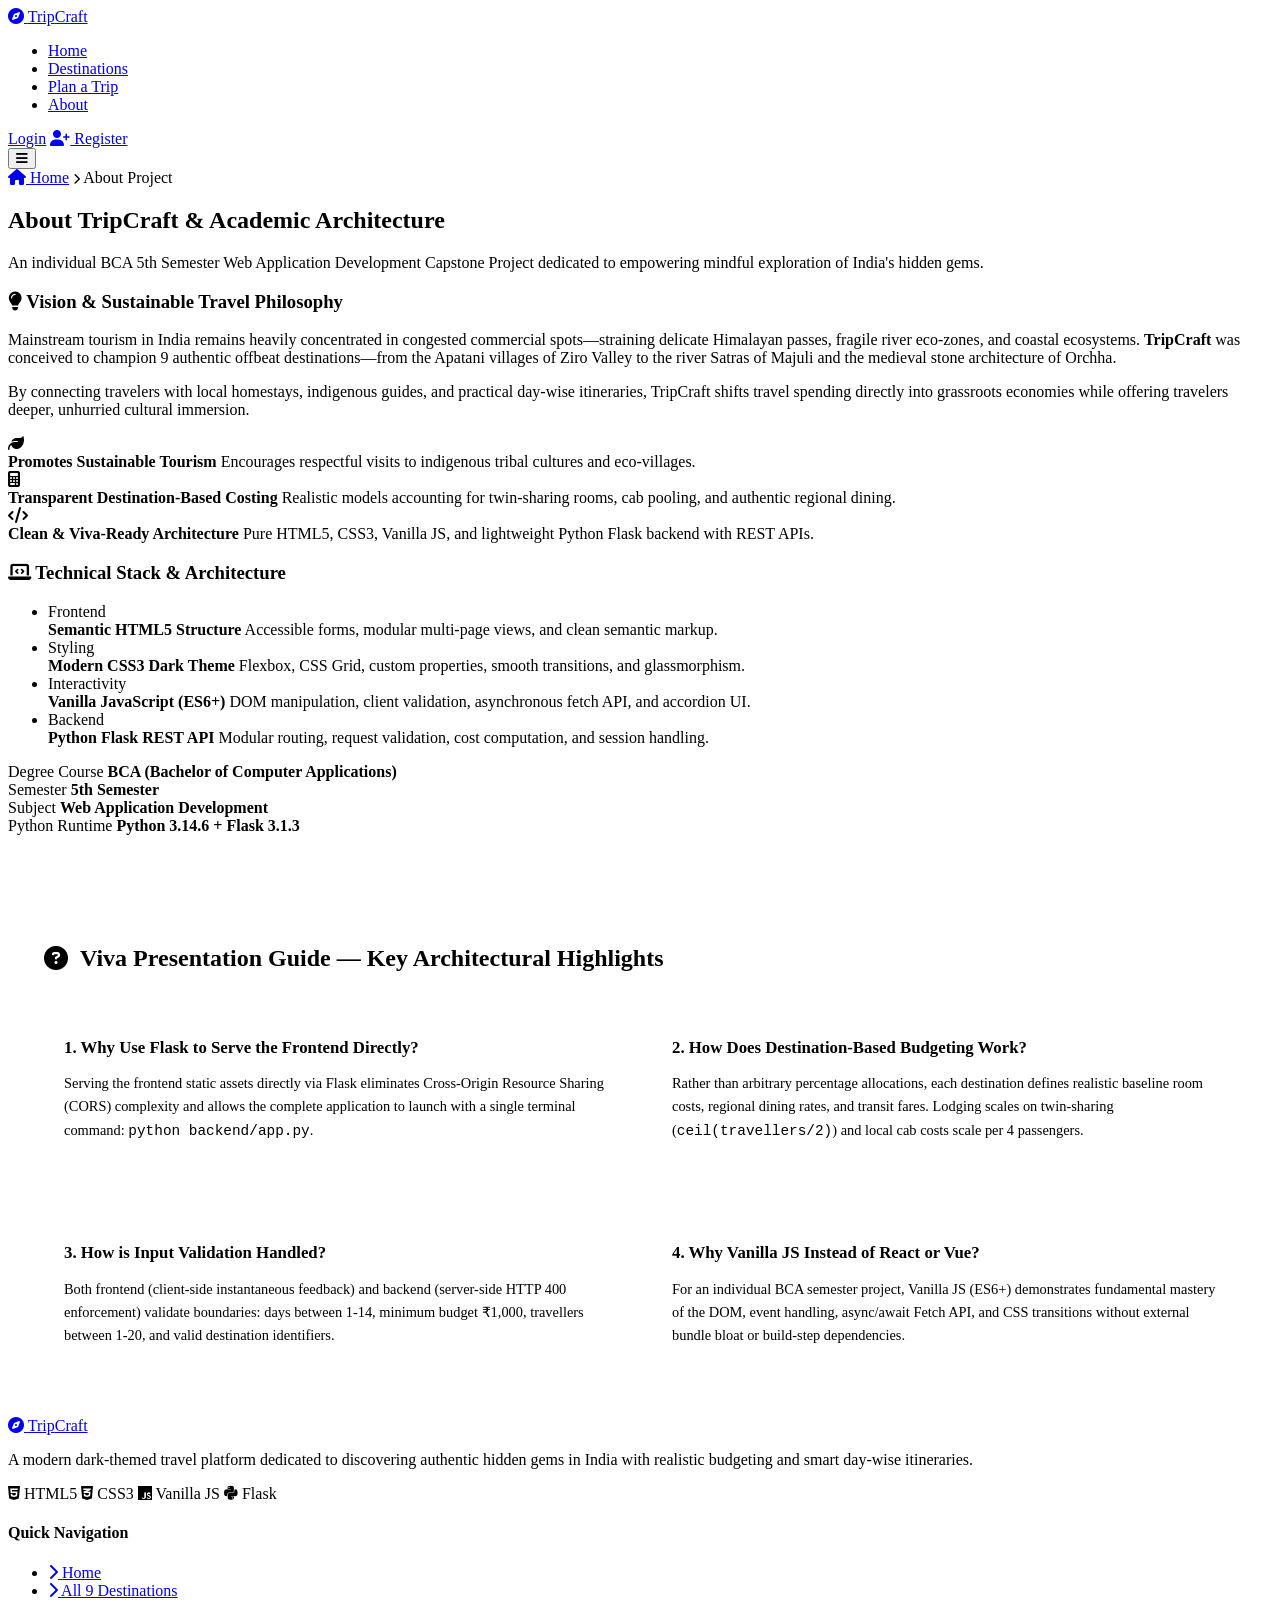
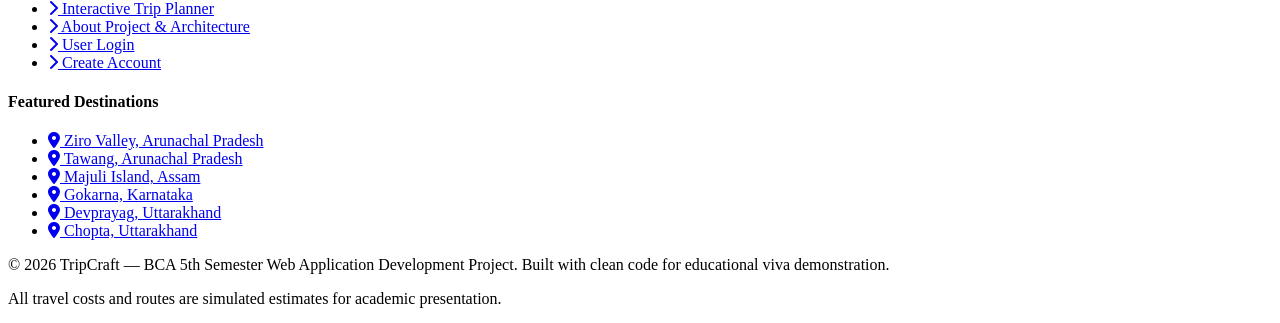
==== about.html @ 0efb02b8 "Add files via upload" ====
<!DOCTYPE html>
<html lang="en">
<head>
    <meta charset="UTF-8">
    <meta name="viewport" content="width=device-width, initial-scale=1.0">
    <title>About TripCraft — BCA Capstone & Architecture</title>
    <meta name="description" content="About TripCraft: An individual BCA 5th Semester Web Application Development project designed for sustainable travel planning to offbeat destinations in India.">
    
    <!-- Google Fonts -->
    <link rel="preconnect" href="https://fonts.googleapis.com">
    <link rel="preconnect" href="https://fonts.gstatic.com" crossorigin>
    <link href="https://fonts.googleapis.com/css2?family=Outfit:wght@300;400;500;600;700;800&family=Plus+Jakarta+Sans:wght@400;500;600;700&display=swap" rel="stylesheet">
    
    <!-- Font Awesome Icons -->
    <link rel="stylesheet" href="https://cdnjs.cloudflare.com/ajax/libs/font-awesome/6.5.1/css/all.min.css" integrity="sha512-DTOQO9RWCH3ppGqcWaEA1BIZOC6xxalwEsw9c2QQeAIftl+Vegovlnee1c9QX4TctnWMn13TZye+giMm8e2LwA==" crossorigin="anonymous" referrerpolicy="no-referrer" />
    
    <!-- Custom Dark Theme Stylesheet -->
    <link rel="stylesheet" href="css/style.css">
</head>
<body>

    <!-- ================= NAVBAR ================= -->
    <header class="header" id="header">
        <div class="container navbar-container">
            <a href="index.html" class="logo">
                <span class="logo-icon"><i class="fa-solid fa-compass"></i></span>
                <span class="logo-text">Trip<span>Craft</span></span>
            </a>

            <nav class="nav-menu" id="navMenu">
                <ul class="nav-list">
                    <li class="nav-item"><a href="index.html" class="nav-link">Home</a></li>
                    <li class="nav-item"><a href="destinations.html" class="nav-link">Destinations</a></li>
                    <li class="nav-item"><a href="planner.html" class="nav-link">Plan a Trip</a></li>
                    <li class="nav-item"><a href="about.html" class="nav-link active">About</a></li>
                </ul>

                <!-- Dynamic Auth Section -->
                <div class="nav-auth" id="navAuthContainer">
                    <div class="auth-logged-out">
                        <a href="login.html" class="btn-nav-login">Login</a>
                        <a href="register.html" class="btn btn-primary btn-sm"><i class="fa-solid fa-user-plus"></i> Register</a>
                    </div>
                </div>
            </nav>

            <button class="nav-toggle" id="navToggle" aria-label="Toggle navigation menu">
                <i class="fa-solid fa-bars"></i>
            </button>
        </div>
    </header>

    <main>
        <!-- Page Banner -->
        <section class="page-banner">
            <div class="container">
                <div class="breadcrumb">
                    <a href="index.html"><i class="fa-solid fa-house"></i> Home</a>
                    <i class="fa-solid fa-chevron-right" style="font-size: 0.7rem;"></i>
                    <span class="current">About Project</span>
                </div>
                <h1 class="page-title">About TripCraft & Academic Architecture</h1>
                <p class="page-subtitle">
                    An individual BCA 5th Semester Web Application Development Capstone Project dedicated to empowering mindful exploration of India's hidden gems.
                </p>
            </div>
        </section>

        <!-- About Content Section -->
        <section class="about-section">
            <div class="container">
                <div class="about-content-grid">
                    <!-- Project Story & Motivation -->
                    <div class="about-text-card">
                        <h3><i class="fa-solid fa-lightbulb"></i> Vision & Sustainable Travel Philosophy</h3>
                        <p>
                            Mainstream tourism in India remains heavily concentrated in congested commercial spots—straining delicate Himalayan passes, fragile river eco-zones, and coastal ecosystems. <strong>TripCraft</strong> was conceived to champion 9 authentic offbeat destinations—from the Apatani villages of Ziro Valley to the river Satras of Majuli and the medieval stone architecture of Orchha.
                        </p>
                        <p>
                            By connecting travelers with local homestays, indigenous guides, and practical day-wise itineraries, TripCraft shifts travel spending directly into grassroots economies while offering travelers deeper, unhurried cultural immersion.
                        </p>
                        <div class="about-key-points">
                            <div class="key-point">
                                <i class="fa-solid fa-leaf"></i>
                                <div>
                                    <strong>Promotes Sustainable Tourism</strong>
                                    <span>Encourages respectful visits to indigenous tribal cultures and eco-villages.</span>
                                </div>
                            </div>
                            <div class="key-point">
                                <i class="fa-solid fa-calculator"></i>
                                <div>
                                    <strong>Transparent Destination-Based Costing</strong>
                                    <span>Realistic models accounting for twin-sharing rooms, cab pooling, and authentic regional dining.</span>
                                </div>
                            </div>
                            <div class="key-point">
                                <i class="fa-solid fa-code"></i>
                                <div>
                                    <strong>Clean & Viva-Ready Architecture</strong>
                                    <span>Pure HTML5, CSS3, Vanilla JS, and lightweight Python Flask backend with REST APIs.</span>
                                </div>
                            </div>
                        </div>
                    </div>

                    <!-- Tech Stack & Academic Credentials -->
                    <div class="about-tech-card">
                        <h3><i class="fa-solid fa-laptop-code"></i> Technical Stack & Architecture</h3>
                        <ul class="tech-stack-list">
                            <li>
                                <span class="tech-badge frontend-badge">Frontend</span>
                                <div>
                                    <strong>Semantic HTML5 Structure</strong>
                                    <span>Accessible forms, modular multi-page views, and clean semantic markup.</span>
                                </div>
                            </li>
                            <li>
                                <span class="tech-badge css-badge">Styling</span>
                                <div>
                                    <strong>Modern CSS3 Dark Theme</strong>
                                    <span>Flexbox, CSS Grid, custom properties, smooth transitions, and glassmorphism.</span>
                                </div>
                            </li>
                            <li>
                                <span class="tech-badge js-badge">Interactivity</span>
                                <div>
                                    <strong>Vanilla JavaScript (ES6+)</strong>
                                    <span>DOM manipulation, client validation, asynchronous fetch API, and accordion UI.</span>
                                </div>
                            </li>
                            <li>
                                <span class="tech-badge backend-badge">Backend</span>
                                <div>
                                    <strong>Python Flask REST API</strong>
                                    <span>Modular routing, request validation, cost computation, and session handling.</span>
                                </div>
                            </li>
                        </ul>

                        <div class="project-credentials">
                            <div class="cred-item">
                                <span>Degree Course</span>
                                <strong>BCA (Bachelor of Computer Applications)</strong>
                            </div>
                            <div class="cred-item">
                                <span>Semester</span>
                                <strong>5th Semester</strong>
                            </div>
                            <div class="cred-item">
                                <span>Subject</span>
                                <strong>Web Application Development</strong>
                            </div>
                            <div class="cred-item">
                                <span>Python Runtime</span>
                                <strong>Python 3.14.6 + Flask 3.1.3</strong>
                            </div>
                        </div>
                    </div>
                </div>

                <!-- Viva Questions & Architectural Reference -->
                <div style="margin-top: 50px; background: var(--bg-card); border: 1px solid var(--border-subtle); border-radius: var(--radius-lg); padding: 36px; box-shadow: var(--shadow-sm);">
                    <h3 style="font-size: 1.5rem; margin-bottom: 24px; color: var(--text-main); display: flex; align-items: center; gap: 12px;">
                        <i class="fa-solid fa-circle-question" style="color: var(--primary);"></i> Viva Presentation Guide — Key Architectural Highlights
                    </h3>

                    <div style="display: grid; grid-template-columns: repeat(2, 1fr); gap: 24px;">
                        <div style="background: var(--bg-secondary); border-radius: var(--radius-md); padding: 20px; border: 1px solid var(--border-color);">
                            <h4 style="font-size: 1.05rem; color: var(--primary); margin-bottom: 8px;">1. Why Use Flask to Serve the Frontend Directly?</h4>
                            <p style="font-size: 0.9rem; line-height: 1.6; color: var(--text-secondary);">
                                Serving the frontend static assets directly via Flask eliminates Cross-Origin Resource Sharing (CORS) complexity and allows the complete application to launch with a single terminal command: <code>python backend/app.py</code>.
                            </p>
                        </div>

                        <div style="background: var(--bg-secondary); border-radius: var(--radius-md); padding: 20px; border: 1px solid var(--border-color);">
                            <h4 style="font-size: 1.05rem; color: var(--primary); margin-bottom: 8px;">2. How Does Destination-Based Budgeting Work?</h4>
                            <p style="font-size: 0.9rem; line-height: 1.6; color: var(--text-secondary);">
                                Rather than arbitrary percentage allocations, each destination defines realistic baseline room costs, regional dining rates, and transit fares. Lodging scales on twin-sharing (<code>ceil(travellers/2)</code>) and local cab costs scale per 4 passengers.
                            </p>
                        </div>

                        <div style="background: var(--bg-secondary); border-radius: var(--radius-md); padding: 20px; border: 1px solid var(--border-color);">
                            <h4 style="font-size: 1.05rem; color: var(--primary); margin-bottom: 8px;">3. How is Input Validation Handled?</h4>
                            <p style="font-size: 0.9rem; line-height: 1.6; color: var(--text-secondary);">
                                Both frontend (client-side instantaneous feedback) and backend (server-side HTTP 400 enforcement) validate boundaries: days between 1-14, minimum budget ₹1,000, travellers between 1-20, and valid destination identifiers.
                            </p>
                        </div>

                        <div style="background: var(--bg-secondary); border-radius: var(--radius-md); padding: 20px; border: 1px solid var(--border-color);">
                            <h4 style="font-size: 1.05rem; color: var(--primary); margin-bottom: 8px;">4. Why Vanilla JS Instead of React or Vue?</h4>
                            <p style="font-size: 0.9rem; line-height: 1.6; color: var(--text-secondary);">
                                For an individual BCA semester project, Vanilla JS (ES6+) demonstrates fundamental mastery of the DOM, event handling, async/await Fetch API, and CSS transitions without external bundle bloat or build-step dependencies.
                            </p>
                        </div>
                    </div>
                </div>
            </div>
        </section>
    </main>

    <!-- ================= FOOTER ================= -->
    <footer class="footer">
        <div class="container footer-container">
            <div class="footer-col brand-col">
                <a href="index.html" class="logo footer-logo">
                    <span class="logo-icon"><i class="fa-solid fa-compass"></i></span>
                    <span class="logo-text">Trip<span>Craft</span></span>
                </a>
                <p class="footer-desc">
                    A modern dark-themed travel platform dedicated to discovering authentic hidden gems in India with realistic budgeting and smart day-wise itineraries.
                </p>
                <div class="footer-badges">
                    <span class="footer-tag"><i class="fa-brands fa-html5"></i> HTML5</span>
                    <span class="footer-tag"><i class="fa-brands fa-css3-alt"></i> CSS3</span>
                    <span class="footer-tag"><i class="fa-brands fa-js"></i> Vanilla JS</span>
                    <span class="footer-tag"><i class="fa-brands fa-python"></i> Flask</span>
                </div>
            </div>

            <div class="footer-col links-col">
                <h4>Quick Navigation</h4>
                <ul class="footer-links">
                    <li><a href="index.html"><i class="fa-solid fa-chevron-right"></i> Home</a></li>
                    <li><a href="destinations.html"><i class="fa-solid fa-chevron-right"></i> All 9 Destinations</a></li>
                    <li><a href="planner.html"><i class="fa-solid fa-chevron-right"></i> Interactive Trip Planner</a></li>
                    <li><a href="about.html"><i class="fa-solid fa-chevron-right"></i> About Project & Architecture</a></li>
                    <li><a href="login.html"><i class="fa-solid fa-chevron-right"></i> User Login</a></li>
                    <li><a href="register.html"><i class="fa-solid fa-chevron-right"></i> Create Account</a></li>
                </ul>
            </div>

            <div class="footer-col dest-col">
                <h4>Featured Destinations</h4>
                <ul class="footer-links">
                    <li><a href="destinations.html"><i class="fa-solid fa-location-dot"></i> Ziro Valley, Arunachal Pradesh</a></li>
                    <li><a href="destinations.html"><i class="fa-solid fa-location-dot"></i> Tawang, Arunachal Pradesh</a></li>
                    <li><a href="destinations.html"><i class="fa-solid fa-location-dot"></i> Majuli Island, Assam</a></li>
                    <li><a href="destinations.html"><i class="fa-solid fa-location-dot"></i> Gokarna, Karnataka</a></li>
                    <li><a href="destinations.html"><i class="fa-solid fa-location-dot"></i> Devprayag, Uttarakhand</a></li>
                    <li><a href="destinations.html"><i class="fa-solid fa-location-dot"></i> Chopta, Uttarakhand</a></li>
                </ul>
            </div>
        </div>

        <div class="footer-bottom">
            <div class="container footer-bottom-content">
                <p>© 2026 TripCraft — BCA 5th Semester Web Application Development Project. Built with clean code for educational viva demonstration.</p>
                <p class="footer-disclaimer-text">All travel costs and routes are simulated estimates for academic presentation.</p>
            </div>
        </div>
    </footer>

    <!-- Custom JavaScript -->
    <script src="js/main.js"></script>
</body>
</html>
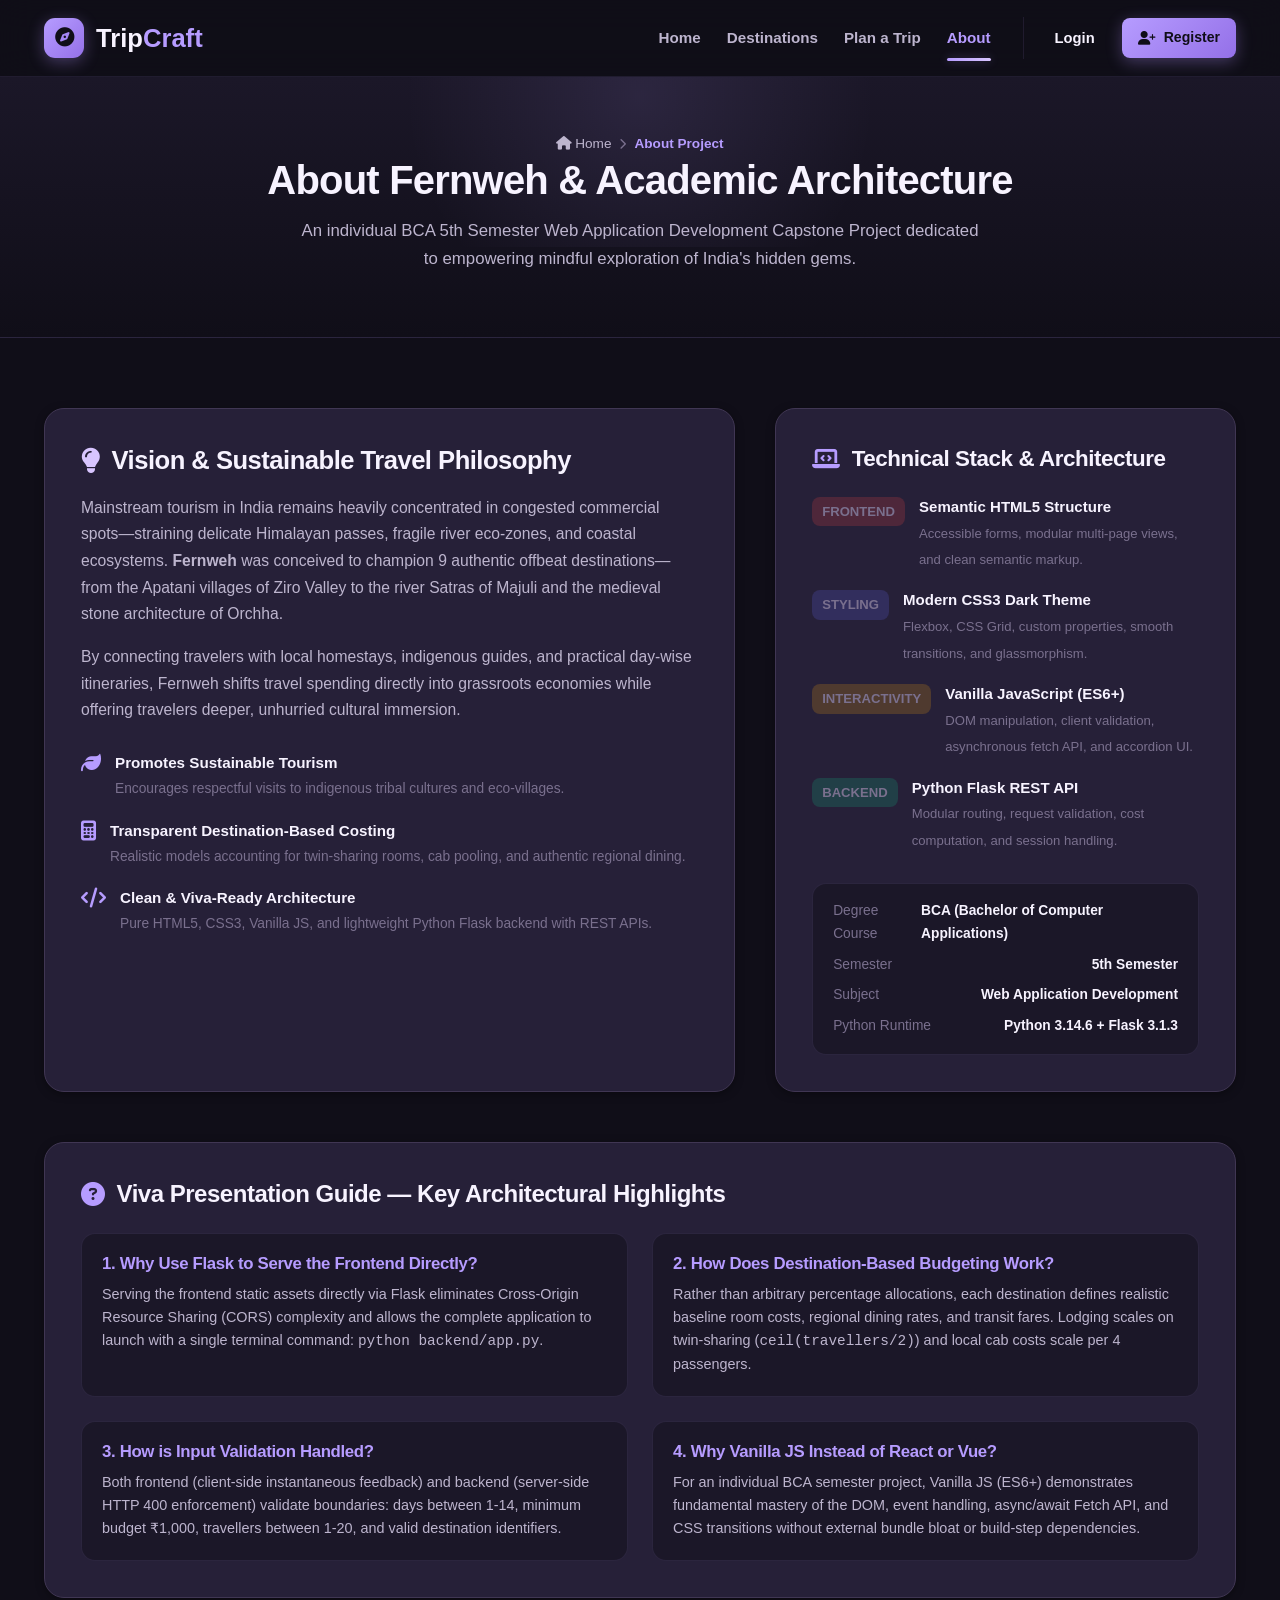
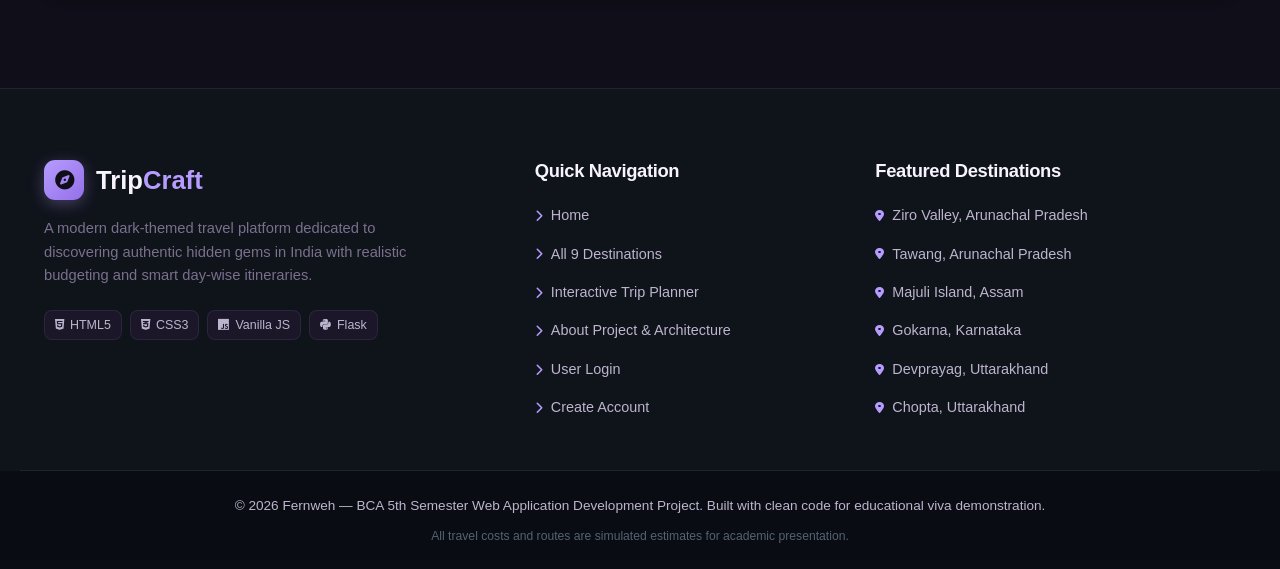
==== commit 30ae2417: "Fix Fernweh asset paths and branding" ====
--- a/about.html
+++ b/about.html
@@ -3,8 +3,8 @@
 <head>
     <meta charset="UTF-8">
     <meta name="viewport" content="width=device-width, initial-scale=1.0">
-    <title>About TripCraft — BCA Capstone & Architecture</title>
-    <meta name="description" content="About TripCraft: An individual BCA 5th Semester Web Application Development project designed for sustainable travel planning to offbeat destinations in India.">
+    <title>About Fernweh — BCA Capstone & Architecture</title>
+    <meta name="description" content="About Fernweh: An individual BCA 5th Semester Web Application Development project designed for sustainable travel planning to offbeat destinations in India.">
     
     <!-- Google Fonts -->
     <link rel="preconnect" href="https://fonts.googleapis.com">
@@ -15,7 +15,7 @@
     <link rel="stylesheet" href="https://cdnjs.cloudflare.com/ajax/libs/font-awesome/6.5.1/css/all.min.css" integrity="sha512-DTOQO9RWCH3ppGqcWaEA1BIZOC6xxalwEsw9c2QQeAIftl+Vegovlnee1c9QX4TctnWMn13TZye+giMm8e2LwA==" crossorigin="anonymous" referrerpolicy="no-referrer" />
     
     <!-- Custom Dark Theme Stylesheet -->
-    <link rel="stylesheet" href="css/style.css">
+    <link rel="stylesheet" href="style.css">
 </head>
 <body>
 
@@ -59,7 +59,7 @@
                     <i class="fa-solid fa-chevron-right" style="font-size: 0.7rem;"></i>
                     <span class="current">About Project</span>
                 </div>
-                <h1 class="page-title">About TripCraft & Academic Architecture</h1>
+                <h1 class="page-title">About Fernweh & Academic Architecture</h1>
                 <p class="page-subtitle">
                     An individual BCA 5th Semester Web Application Development Capstone Project dedicated to empowering mindful exploration of India's hidden gems.
                 </p>
@@ -74,10 +74,10 @@
                     <div class="about-text-card">
                         <h3><i class="fa-solid fa-lightbulb"></i> Vision & Sustainable Travel Philosophy</h3>
                         <p>
-                            Mainstream tourism in India remains heavily concentrated in congested commercial spots—straining delicate Himalayan passes, fragile river eco-zones, and coastal ecosystems. <strong>TripCraft</strong> was conceived to champion 9 authentic offbeat destinations—from the Apatani villages of Ziro Valley to the river Satras of Majuli and the medieval stone architecture of Orchha.
+                            Mainstream tourism in India remains heavily concentrated in congested commercial spots—straining delicate Himalayan passes, fragile river eco-zones, and coastal ecosystems. <strong>Fernweh</strong> was conceived to champion 9 authentic offbeat destinations—from the Apatani villages of Ziro Valley to the river Satras of Majuli and the medieval stone architecture of Orchha.
                         </p>
                         <p>
-                            By connecting travelers with local homestays, indigenous guides, and practical day-wise itineraries, TripCraft shifts travel spending directly into grassroots economies while offering travelers deeper, unhurried cultural immersion.
+                            By connecting travelers with local homestays, indigenous guides, and practical day-wise itineraries, Fernweh shifts travel spending directly into grassroots economies while offering travelers deeper, unhurried cultural immersion.
                         </p>
                         <div class="about-key-points">
                             <div class="key-point">
@@ -245,13 +245,13 @@
 
         <div class="footer-bottom">
             <div class="container footer-bottom-content">
-                <p>© 2026 TripCraft — BCA 5th Semester Web Application Development Project. Built with clean code for educational viva demonstration.</p>
+                <p>© 2026 Fernweh — BCA 5th Semester Web Application Development Project. Built with clean code for educational viva demonstration.</p>
                 <p class="footer-disclaimer-text">All travel costs and routes are simulated estimates for academic presentation.</p>
             </div>
         </div>
     </footer>
 
     <!-- Custom JavaScript -->
-    <script src="js/main.js"></script>
+    <script src="main.js"></script>
 </body>
 </html>
--- a/style.css
+++ b/style.css
@@ -0,0 +1,2926 @@
+/* ===================================================================
+   TripCraft — Premium Purple/Lavender Dark Theme Travel Platform
+   CSS3 Stylesheet (Deep Black-Purple & Lavender UI/UX)
+   =================================================================== */
+
+/* ---------------- 1. CSS VARIABLES (PURPLE/LAVENDER PALETTE) ---------------- */
+:root {
+    /* Base Dark Purple Theme Colors */
+    --bg-main: #100E18;            /* Deep black-purple background */
+    --bg-secondary: #1B1728;       /* Secondary background / sections */
+    --bg-card: #262038;            /* Card & container background */
+    --bg-card-hover: #2f2a45;      /* Card hover state */
+    --bg-glass: rgba(38, 32, 56, 0.88);
+
+    /* Purple / Lavender Accents */
+    --primary: #B69CFF;            /* Soft lavender primary */
+    --primary-hover: #c8b3ff;
+    --primary-dark: #9470E8;       /* Deep purple highlight */
+    --primary-light: rgba(182, 156, 255, 0.14);
+    --primary-glow: rgba(182, 156, 255, 0.32);
+
+    --secondary-accent: #D8C5FF;   /* Light lavender secondary */
+    --secondary-hover: #e8d8ff;
+    --secondary-light: rgba(216, 197, 255, 0.12);
+    --secondary-glow: rgba(148, 112, 232, 0.3);
+
+    /* Text Colors */
+    --text-main: #F7F3FF;          /* Warm white / lavender tint */
+    --text-secondary: #BDB5CE;     /* Secondary / body text */
+    --text-muted: #7A708E;         /* Subtext & placeholders */
+    --text-inverse: #100E18;       /* Text on bright accents */
+
+    /* Borders & Dividers */
+    --border-color: rgba(182, 156, 255, 0.10);
+    --border-color-hover: rgba(182, 156, 255, 0.45);
+    --border-subtle: #403653;
+
+    /* Status Colors */
+    --success: #10b981;
+    --success-bg: rgba(16, 185, 129, 0.16);
+    --success-border: rgba(16, 185, 129, 0.4);
+
+    --warning: #f59e0b;
+    --warning-bg: rgba(245, 158, 11, 0.16);
+    --warning-border: rgba(245, 158, 11, 0.4);
+
+    --danger: #f87171;
+    --danger-bg: rgba(239, 68, 68, 0.16);
+    --danger-border: rgba(239, 68, 68, 0.4);
+
+    --info: #a78bfa;
+    --info-bg: rgba(167, 139, 250, 0.15);
+
+    /* Typography */
+    --font-heading: 'Outfit', -apple-system, BlinkMacSystemFont, 'Segoe UI', Roboto, sans-serif;
+    --font-body: 'Plus Jakarta Sans', -apple-system, BlinkMacSystemFont, 'Segoe UI', Roboto, sans-serif;
+
+    /* Spacing & Radii */
+    --radius-sm: 8px;
+    --radius-md: 14px;
+    --radius-lg: 20px;
+    --radius-xl: 28px;
+    --radius-full: 9999px;
+
+    /* Dark Purple Shadows */
+    --shadow-sm: 0 2px 8px rgba(0, 0, 0, 0.35);
+    --shadow-md: 0 8px 24px -4px rgba(0, 0, 0, 0.5);
+    --shadow-lg: 0 16px 36px -6px rgba(0, 0, 0, 0.65);
+    --shadow-glow: 0 0 28px rgba(148, 112, 232, 0.22);
+
+    /* Transitions */
+    --transition: all 0.25s cubic-bezier(0.4, 0, 0.2, 1);
+}
+
+/* ---------------- 2. RESET & BASE ---------------- */
+*, *::before, *::after {
+    margin: 0;
+    padding: 0;
+    box-sizing: border-box;
+}
+
+html {
+    scroll-behavior: smooth;
+    font-size: 16px;
+}
+
+body {
+    font-family: var(--font-body);
+    color: var(--text-secondary);
+    background-color: var(--bg-main);
+    line-height: 1.65;
+    overflow-x: hidden;
+    -webkit-font-smoothing: antialiased;
+    min-height: 100vh;
+    display: flex;
+    flex-direction: column;
+}
+
+main {
+    flex: 1 0 auto;
+}
+
+img {
+    max-width: 100%;
+    height: auto;
+    display: block;
+}
+
+a {
+    color: inherit;
+    text-decoration: none;
+    transition: var(--transition);
+}
+
+ul {
+    list-style: none;
+}
+
+button, input, select, textarea {
+    font-family: inherit;
+    font-size: inherit;
+    color: inherit;
+}
+
+.container {
+    width: 100%;
+    max-width: 1240px;
+    margin: 0 auto;
+    padding: 0 24px;
+}
+
+/* ---------------- 3. TYPOGRAPHY & HEADINGS ---------------- */
+h1, h2, h3, h4, h5, h6 {
+    font-family: var(--font-heading);
+    font-weight: 700;
+    line-height: 1.25;
+    color: var(--text-main);
+    letter-spacing: -0.02em;
+}
+
+p {
+    color: var(--text-secondary);
+}
+
+.section-header {
+    text-align: center;
+    max-width: 760px;
+    margin: 0 auto 52px;
+}
+
+.section-tag {
+    display: inline-flex;
+    align-items: center;
+    gap: 8px;
+    font-size: 0.82rem;
+    font-weight: 700;
+    text-transform: uppercase;
+    letter-spacing: 1.6px;
+    color: var(--primary);
+    background-color: var(--primary-light);
+    border: 1px solid rgba(54, 191, 192, 0.3);
+    padding: 6px 16px;
+    border-radius: var(--radius-full);
+    margin-bottom: 16px;
+}
+
+.section-title {
+    font-size: 2.45rem;
+    margin-bottom: 14px;
+    color: var(--text-main);
+}
+
+.section-subtitle {
+    font-size: 1.05rem;
+    color: var(--text-secondary);
+    line-height: 1.7;
+}
+
+/* ---------------- 4. BUTTONS & INTERACTIVE STATES ---------------- */
+.btn {
+    display: inline-flex;
+    align-items: center;
+    justify-content: center;
+    gap: 8px;
+    padding: 12px 24px;
+    border-radius: var(--radius-md);
+    font-weight: 600;
+    cursor: pointer;
+    border: none;
+    outline: none;
+    transition: var(--transition);
+    text-align: center;
+    text-decoration: none;
+}
+
+.btn-primary {
+    background: linear-gradient(135deg, var(--primary) 0%, var(--primary-dark) 100%);
+    color: var(--text-inverse);
+    font-weight: 700;
+    box-shadow: 0 4px 16px var(--primary-glow);
+}
+
+.btn-primary:hover {
+    transform: translateY(-2px);
+    box-shadow: 0 8px 28px var(--primary-glow);
+    background: linear-gradient(135deg, var(--secondary-accent) 0%, var(--primary) 100%);
+    color: var(--text-inverse);
+}
+
+.btn-secondary {
+    background: linear-gradient(135deg, var(--primary-dark) 0%, #7250c8 100%);
+    color: #ffffff;
+    font-weight: 700;
+    box-shadow: 0 4px 16px var(--secondary-glow);
+}
+
+.btn-secondary:hover {
+    transform: translateY(-2px);
+    box-shadow: 0 8px 28px var(--secondary-glow);
+    background: linear-gradient(135deg, var(--primary) 0%, var(--primary-dark) 100%);
+}
+
+.btn-outline {
+    background: transparent;
+    color: var(--text-main);
+    border: 1.5px solid var(--border-subtle);
+}
+
+.btn-outline:hover {
+    border-color: var(--primary);
+    color: var(--primary);
+    background: var(--primary-light);
+    transform: translateY(-2px);
+}
+
+.btn-outline-white {
+    background: rgba(255, 255, 255, 0.08);
+    color: #ffffff;
+    border: 1px solid rgba(255, 255, 255, 0.25);
+    backdrop-filter: blur(8px);
+}
+
+.btn-outline-white:hover {
+    background: rgba(255, 255, 255, 0.2);
+    border-color: #ffffff;
+    color: #ffffff;
+    transform: translateY(-2px);
+}
+
+.btn-sm {
+    padding: 8px 16px;
+    font-size: 0.88rem;
+    border-radius: var(--radius-sm);
+}
+
+.btn-lg {
+    padding: 15px 30px;
+    font-size: 1.05rem;
+    border-radius: var(--radius-md);
+}
+
+.btn-block {
+    width: 100%;
+}
+
+.btn-danger {
+    background: var(--danger-bg);
+    color: var(--danger);
+    border: 1px solid var(--danger-border);
+}
+
+.btn-danger:hover {
+    background: var(--danger);
+    color: #ffffff;
+}
+
+/* ---------------- 5. NAVBAR & MULTI-PAGE NAVIGATION ---------------- */
+.header {
+    position: sticky;
+    top: 0;
+    left: 0;
+    width: 100%;
+    z-index: 1000;
+    background: rgba(16, 14, 24, 0.93);
+    backdrop-filter: blur(16px);
+    border-bottom: 1px solid var(--border-color);
+    transition: var(--transition);
+}
+
+.header.scrolled {
+    background: rgba(16, 14, 24, 0.99);
+    box-shadow: 0 4px 24px rgba(148, 112, 232, 0.12);
+}
+
+.navbar-container {
+    display: flex;
+    align-items: center;
+    justify-content: space-between;
+    height: 76px;
+}
+
+.logo {
+    display: flex;
+    align-items: center;
+    gap: 12px;
+    font-family: var(--font-heading);
+    font-size: 1.6rem;
+    font-weight: 800;
+    color: var(--text-main);
+}
+
+.logo-icon {
+    display: flex;
+    align-items: center;
+    justify-content: center;
+    width: 40px;
+    height: 40px;
+    background: linear-gradient(135deg, var(--primary) 0%, var(--primary-dark) 100%);
+    color: var(--text-inverse);
+    border-radius: 11px;
+    font-size: 1.2rem;
+    box-shadow: 0 4px 16px var(--primary-glow);
+}
+
+.logo-text span {
+    color: var(--primary);
+}
+
+.nav-menu {
+    display: flex;
+    align-items: center;
+    gap: 32px;
+}
+
+.nav-list {
+    display: flex;
+    align-items: center;
+    gap: 26px;
+}
+
+.nav-item {
+    position: relative;
+}
+
+.nav-link {
+    font-weight: 600;
+    color: var(--text-secondary);
+    font-size: 0.95rem;
+    position: relative;
+    padding: 8px 0;
+    display: inline-flex;
+    align-items: center;
+    gap: 6px;
+    transition: var(--transition);
+}
+
+.nav-link:hover {
+    color: var(--primary);
+}
+
+/* Active navigation page indicator */
+.nav-link.active {
+    color: var(--primary);
+}
+
+.nav-link.active::after {
+    content: '';
+    position: absolute;
+    bottom: -2px;
+    left: 0;
+    width: 100%;
+    height: 2.5px;
+    background: linear-gradient(90deg, var(--primary), var(--secondary-accent));
+    border-radius: 2px;
+    box-shadow: 0 0 10px var(--primary-glow);
+}
+
+/* Auth Section in Navbar */
+.nav-auth {
+    display: flex;
+    align-items: center;
+    gap: 12px;
+    padding-left: 14px;
+    border-left: 1px solid var(--border-color);
+}
+
+.auth-logged-out {
+    display: flex;
+    align-items: center;
+    gap: 10px;
+}
+
+.btn-nav-login {
+    color: var(--text-main);
+    font-weight: 600;
+    font-size: 0.92rem;
+    padding: 8px 16px;
+    border-radius: var(--radius-sm);
+    border: 1px solid transparent;
+}
+
+.btn-nav-login:hover {
+    color: var(--primary);
+    border-color: rgba(54, 191, 192, 0.3);
+    background: var(--primary-light);
+}
+
+/* User Profile Dropdown */
+.auth-logged-in {
+    position: relative;
+}
+
+.user-profile-trigger {
+    display: flex;
+    align-items: center;
+    gap: 10px;
+    background: var(--bg-card);
+    border: 1px solid var(--border-color);
+    padding: 6px 14px 6px 8px;
+    border-radius: var(--radius-full);
+    cursor: pointer;
+    transition: var(--transition);
+}
+
+.user-profile-trigger:hover {
+    border-color: var(--primary);
+    background: #313f52;
+}
+
+.user-avatar-circle {
+    width: 32px;
+    height: 32px;
+    border-radius: 50%;
+    background: linear-gradient(135deg, var(--primary), var(--secondary-accent));
+    color: #171c26;
+    display: flex;
+    align-items: center;
+    justify-content: center;
+    font-weight: 700;
+    font-size: 0.88rem;
+}
+
+.user-name-label {
+    font-weight: 600;
+    font-size: 0.88rem;
+    color: var(--text-main);
+}
+
+.user-dropdown-icon {
+    font-size: 0.75rem;
+    color: var(--text-muted);
+    transition: transform 0.25s ease;
+}
+
+.user-profile-trigger.active .user-dropdown-icon {
+    transform: rotate(180deg);
+}
+
+.user-dropdown-menu {
+    position: absolute;
+    top: calc(100% + 10px);
+    right: 0;
+    width: 230px;
+    background: var(--bg-card);
+    border: 1px solid var(--border-subtle);
+    border-radius: var(--radius-md);
+    box-shadow: var(--shadow-lg);
+    padding: 8px 0;
+    opacity: 0;
+    visibility: hidden;
+    transform: translateY(10px);
+    transition: var(--transition);
+    z-index: 100;
+}
+
+.user-dropdown-menu.show {
+    opacity: 1;
+    visibility: visible;
+    transform: translateY(0);
+}
+
+.dropdown-user-info {
+    padding: 12px 16px;
+    border-bottom: 1px solid var(--border-color);
+}
+
+.dropdown-user-name {
+    font-weight: 700;
+    color: var(--text-main);
+    font-size: 0.92rem;
+}
+
+.dropdown-user-email {
+    font-size: 0.78rem;
+    color: var(--text-muted);
+    word-break: break-all;
+}
+
+.dropdown-item {
+    display: flex;
+    align-items: center;
+    gap: 12px;
+    padding: 10px 16px;
+    font-size: 0.9rem;
+    color: var(--text-secondary);
+    transition: var(--transition);
+}
+
+.dropdown-item i {
+    width: 18px;
+    font-size: 0.95rem;
+    color: var(--primary);
+}
+
+.dropdown-item:hover {
+    background: var(--bg-secondary);
+    color: var(--text-main);
+}
+
+.dropdown-divider {
+    height: 1px;
+    background: var(--border-color);
+    margin: 6px 0;
+}
+
+.dropdown-item.logout-link {
+    color: var(--danger);
+}
+
+.dropdown-item.logout-link i {
+    color: var(--danger);
+}
+
+.dropdown-item.logout-link:hover {
+    background: var(--danger-bg);
+}
+
+.nav-toggle {
+    display: none;
+    background: transparent;
+    border: none;
+    font-size: 1.4rem;
+    color: var(--text-main);
+    cursor: pointer;
+    padding: 6px;
+}
+
+/* ---------------- 6. HERO SECTION (HOME PAGE) ---------------- */
+.hero-section {
+    position: relative;
+    min-height: 88vh;
+    padding-top: 130px;
+    padding-bottom: 70px;
+    display: flex;
+    align-items: center;
+    background: url('../photo/kotor.jpg') center/cover no-repeat;
+    color: #ffffff;
+}
+
+.hero-overlay {
+    position: absolute;
+    inset: 0;
+    background: linear-gradient(135deg, rgba(16, 14, 24, 0.95) 0%, rgba(27, 23, 40, 0.84) 55%, rgba(148, 112, 232, 0.25) 100%);
+    backdrop-filter: blur(2px);
+}
+
+.hero-content {
+    position: relative;
+    z-index: 2;
+    max-width: 880px;
+}
+
+.hero-badge {
+    display: inline-flex;
+    align-items: center;
+    gap: 8px;
+    background: rgba(38, 32, 56, 0.88);
+    border: 1px solid rgba(182, 156, 255, 0.4);
+    backdrop-filter: blur(8px);
+    color: var(--primary);
+    font-size: 0.88rem;
+    font-weight: 600;
+    padding: 8px 18px;
+    border-radius: var(--radius-full);
+    margin-bottom: 24px;
+}
+
+.hero-title {
+    font-size: 3.6rem;
+    line-height: 1.15;
+    color: #ffffff;
+    margin-bottom: 22px;
+    letter-spacing: -1px;
+}
+
+.hero-title span {
+    background: linear-gradient(120deg, #ffffff 20%, var(--primary) 60%, var(--secondary-accent) 100%);
+    -webkit-background-clip: text;
+    -webkit-text-fill-color: transparent;
+}
+
+.hero-description {
+    font-size: 1.18rem;
+    color: #e2e8f0;
+    line-height: 1.75;
+    margin-bottom: 38px;
+    max-width: 740px;
+}
+
+.hero-buttons {
+    display: flex;
+    align-items: center;
+    gap: 18px;
+    flex-wrap: wrap;
+    margin-bottom: 54px;
+}
+
+.hero-highlights {
+    display: grid;
+    grid-template-columns: repeat(4, 1fr);
+    gap: 16px;
+    background: rgba(27, 23, 40, 0.80);
+    backdrop-filter: blur(14px);
+    border: 1px solid var(--border-color);
+    border-radius: var(--radius-lg);
+    padding: 22px 26px;
+    box-shadow: var(--shadow-md);
+}
+
+.highlight-item {
+    display: flex;
+    align-items: center;
+    gap: 14px;
+}
+
+.highlight-item i {
+    font-size: 1.65rem;
+    color: var(--primary);
+}
+
+.highlight-item strong {
+    display: block;
+    font-size: 0.95rem;
+    color: var(--text-main);
+}
+
+.highlight-item span {
+    font-size: 0.78rem;
+    color: var(--text-muted);
+}
+
+/* ---------------- 7. INNER PAGE HEADER BANNER ---------------- */
+.page-banner {
+    background: linear-gradient(180deg, var(--bg-secondary) 0%, var(--bg-main) 100%);
+    border-bottom: 1px solid var(--border-color);
+    padding: 56px 0 46px;
+    text-align: center;
+    position: relative;
+    overflow: hidden;
+}
+
+.page-banner::before {
+    content: '';
+    position: absolute;
+    top: -50%;
+    left: 50%;
+    transform: translateX(-50%);
+    width: 600px;
+    height: 300px;
+    background: radial-gradient(circle, var(--primary-light) 0%, transparent 70%);
+    pointer-events: none;
+    opacity: 0.8;
+}
+
+.page-banner .container {
+    position: relative;
+    z-index: 2;
+}
+
+.page-title {
+    font-size: 2.5rem;
+    color: var(--text-main);
+    margin-bottom: 12px;
+}
+
+.page-subtitle {
+    font-size: 1.05rem;
+    color: var(--text-secondary);
+    max-width: 680px;
+    margin: 0 auto 18px;
+}
+
+.breadcrumb {
+    display: flex;
+    align-items: center;
+    justify-content: center;
+    gap: 8px;
+    font-size: 0.85rem;
+    color: var(--text-muted);
+}
+
+.breadcrumb a {
+    color: var(--text-secondary);
+}
+
+.breadcrumb a:hover {
+    color: var(--primary);
+}
+
+.breadcrumb span.current {
+    color: var(--primary);
+    font-weight: 600;
+}
+
+/* ---------------- 8. DESTINATIONS SECTION & CARDS ---------------- */
+.destinations-section {
+    padding: 70px 0 90px;
+    background-color: var(--bg-main);
+}
+
+.filter-wrapper {
+    display: flex;
+    flex-direction: column;
+    align-items: center;
+    gap: 20px;
+    margin-bottom: 44px;
+}
+
+/* Search bar */
+.dest-search-bar {
+    position: relative;
+    width: 100%;
+    max-width: 520px;
+}
+
+.dest-search-bar input {
+    width: 100%;
+    padding: 13px 20px 13px 44px;
+    background: var(--bg-card);
+    border: 1.5px solid var(--border-subtle);
+    border-radius: var(--radius-full);
+    color: var(--text-main);
+    font-size: 0.95rem;
+    transition: var(--transition);
+}
+
+.dest-search-bar input:focus {
+    outline: none;
+    border-color: var(--primary);
+    box-shadow: 0 0 0 3px var(--primary-light);
+}
+
+.dest-search-bar i {
+    position: absolute;
+    left: 18px;
+    top: 50%;
+    transform: translateY(-50%);
+    color: var(--text-muted);
+    font-size: 1rem;
+}
+
+.filter-container {
+    display: flex;
+    align-items: center;
+    justify-content: center;
+    gap: 10px;
+    flex-wrap: wrap;
+}
+
+.filter-btn {
+    background: var(--bg-card);
+    color: var(--text-secondary);
+    border: 1px solid var(--border-subtle);
+    padding: 9px 20px;
+    border-radius: var(--radius-full);
+    font-weight: 600;
+    font-size: 0.88rem;
+    cursor: pointer;
+    transition: var(--transition);
+}
+
+.filter-btn:hover {
+    color: var(--primary);
+    border-color: var(--primary);
+    background: var(--bg-card-hover);
+}
+
+.filter-btn.active {
+    background: var(--primary);
+    color: var(--text-inverse);
+    border-color: var(--primary);
+    font-weight: 700;
+    box-shadow: 0 4px 14px var(--primary-glow);
+}
+
+.destinations-grid {
+    display: grid;
+    grid-template-columns: repeat(3, 1fr);
+    gap: 30px;
+}
+
+.dest-card {
+    background: var(--bg-card);
+    border: 1px solid var(--border-color);
+    border-radius: var(--radius-lg);
+    overflow: hidden;
+    transition: var(--transition);
+    display: flex;
+    flex-direction: column;
+    box-shadow: var(--shadow-sm);
+    position: relative;
+}
+
+.dest-card:hover {
+    transform: translateY(-6px);
+    box-shadow: var(--shadow-lg), var(--shadow-glow);
+    border-color: var(--border-color-hover);
+    background: var(--bg-card-hover);
+}
+
+.dest-card-media {
+    position: relative;
+    height: 230px;
+    overflow: hidden;
+    background: #1a1628;
+}
+
+.dest-card-img {
+    width: 100%;
+    height: 100%;
+    object-fit: cover;
+    transition: transform 0.6s cubic-bezier(0.4, 0, 0.2, 1);
+}
+
+.dest-card:hover .dest-card-img {
+    transform: scale(1.08);
+}
+
+.dest-card-badge {
+    position: absolute;
+    top: 14px;
+    left: 14px;
+    background: rgba(16, 14, 24, 0.88);
+    backdrop-filter: blur(8px);
+    color: var(--primary);
+    border: 1px solid rgba(182, 156, 255, 0.3);
+    font-size: 0.76rem;
+    font-weight: 700;
+    text-transform: uppercase;
+    letter-spacing: 0.8px;
+    padding: 5px 12px;
+    border-radius: var(--radius-full);
+}
+
+.dest-card-state {
+    position: absolute;
+    bottom: 14px;
+    left: 14px;
+    background: rgba(27, 23, 40, 0.92);
+    backdrop-filter: blur(8px);
+    color: var(--text-main);
+    border: 1px solid var(--border-color);
+    font-size: 0.8rem;
+    font-weight: 600;
+    padding: 4px 12px;
+    border-radius: var(--radius-full);
+    display: flex;
+    align-items: center;
+    gap: 6px;
+}
+
+.dest-card-state i {
+    color: var(--secondary-accent);
+}
+
+.dest-card-body {
+    padding: 24px;
+    display: flex;
+    flex-direction: column;
+    flex-grow: 1;
+}
+
+.dest-card-title {
+    font-size: 1.35rem;
+    margin-bottom: 10px;
+    color: var(--text-main);
+}
+
+.dest-card-desc {
+    font-size: 0.92rem;
+    color: var(--text-secondary);
+    line-height: 1.6;
+    margin-bottom: 20px;
+    flex-grow: 1;
+}
+
+.dest-card-highlights {
+    display: flex;
+    flex-wrap: wrap;
+    gap: 8px;
+    margin-bottom: 22px;
+}
+
+.dest-pill {
+    background: var(--bg-secondary);
+    color: var(--text-secondary);
+    font-size: 0.78rem;
+    padding: 5px 11px;
+    border-radius: var(--radius-sm);
+    font-weight: 500;
+    border: 1px solid var(--border-color);
+}
+
+.dest-card-footer {
+    display: flex;
+    align-items: center;
+    justify-content: space-between;
+    padding-top: 16px;
+    border-top: 1px solid var(--border-color);
+}
+
+.dest-rate-tag {
+    font-size: 0.82rem;
+    color: var(--text-muted);
+}
+
+.dest-rate-tag strong {
+    color: var(--secondary-accent);
+    font-size: 0.96rem;
+}
+
+/* ---------------- 9. TRIP PLANNER SECTION ---------------- */
+.planner-section {
+    padding: 70px 0 90px;
+    background-color: var(--bg-main);
+}
+
+.planner-wrapper {
+    display: grid;
+    grid-template-columns: 430px 1fr;
+    gap: 32px;
+    align-items: start;
+}
+
+.planner-form-card {
+    background: var(--bg-card);
+    border: 1px solid var(--border-subtle);
+    border-radius: var(--radius-lg);
+    box-shadow: var(--shadow-md);
+    overflow: hidden;
+    position: sticky;
+    top: 96px;
+}
+
+.card-header-bar {
+    background: linear-gradient(135deg, #1d6e70 0%, #154c4e 100%);
+    color: #ffffff;
+    padding: 18px 24px;
+    display: flex;
+    align-items: center;
+    gap: 12px;
+    border-bottom: 1px solid rgba(255, 255, 255, 0.1);
+}
+
+.card-header-bar h3 {
+    color: #ffffff;
+    font-size: 1.18rem;
+}
+
+.card-header-bar i {
+    font-size: 1.25rem;
+    color: var(--primary);
+}
+
+.planner-form {
+    padding: 26px 24px;
+}
+
+.form-group {
+    margin-bottom: 20px;
+}
+
+.form-row {
+    display: flex;
+    gap: 14px;
+}
+
+.col-half {
+    flex: 1;
+}
+
+.form-group label {
+    display: block;
+    font-size: 0.88rem;
+    font-weight: 600;
+    color: var(--text-main);
+    margin-bottom: 7px;
+}
+
+.form-group label i {
+    color: var(--primary);
+    margin-right: 4px;
+}
+
+.form-control {
+    width: 100%;
+    padding: 12px 14px;
+    border: 1.5px solid var(--border-subtle);
+    border-radius: var(--radius-sm);
+    background-color: var(--bg-secondary);
+    color: var(--text-main);
+    font-size: 0.94rem;
+    transition: var(--transition);
+}
+
+.form-control:focus {
+    outline: none;
+    border-color: var(--primary);
+    box-shadow: 0 0 0 3px var(--primary-light);
+    background-color: #263140;
+}
+
+select.form-control option {
+    background-color: var(--bg-card);
+    color: var(--text-main);
+}
+
+.input-with-prefix {
+    position: relative;
+    display: flex;
+    align-items: center;
+}
+
+.input-prefix {
+    position: absolute;
+    left: 14px;
+    font-weight: 700;
+    color: var(--secondary-accent);
+}
+
+.input-with-prefix .form-control {
+    padding-left: 32px;
+}
+
+.form-hint {
+    display: block;
+    font-size: 0.76rem;
+    color: var(--text-muted);
+    margin-top: 5px;
+}
+
+.form-error-msg {
+    background-color: var(--danger-bg);
+    color: var(--danger);
+    border: 1px solid var(--danger-border);
+    padding: 10px 14px;
+    border-radius: var(--radius-sm);
+    font-size: 0.85rem;
+    font-weight: 600;
+    margin-bottom: 18px;
+}
+
+/* Planner Results Card */
+.planner-results-card {
+    background: var(--bg-card);
+    border: 1px solid var(--border-subtle);
+    border-radius: var(--radius-lg);
+    box-shadow: var(--shadow-md);
+    padding: 32px;
+    min-height: 580px;
+}
+
+/* Empty State */
+.results-empty-state {
+    text-align: center;
+    padding: 60px 24px;
+    color: var(--text-secondary);
+}
+
+.empty-icon {
+    width: 80px;
+    height: 80px;
+    line-height: 80px;
+    background: var(--primary-light);
+    color: var(--primary);
+    border-radius: 50%;
+    font-size: 2.2rem;
+    margin: 0 auto 24px;
+    border: 1px solid rgba(54, 191, 192, 0.3);
+}
+
+.results-empty-state h3 {
+    font-size: 1.5rem;
+    color: var(--text-main);
+    margin-bottom: 12px;
+}
+
+.results-empty-state p {
+    max-width: 500px;
+    margin: 0 auto 24px;
+    font-size: 0.95rem;
+}
+
+.empty-features-list {
+    max-width: 440px;
+    margin: 0 auto;
+    text-align: left;
+    display: flex;
+    flex-direction: column;
+    gap: 12px;
+}
+
+.empty-features-list li {
+    display: flex;
+    align-items: center;
+    gap: 10px;
+    font-size: 0.92rem;
+    color: var(--text-secondary);
+}
+
+.empty-features-list li i {
+    color: var(--primary);
+}
+
+/* Results Content */
+.plan-header {
+    display: flex;
+    align-items: flex-start;
+    justify-content: space-between;
+    padding-bottom: 22px;
+    border-bottom: 1px solid var(--border-color);
+    margin-bottom: 24px;
+}
+
+.plan-dest-badge {
+    display: inline-block;
+    background: var(--primary-light);
+    color: var(--primary);
+    border: 1px solid rgba(54, 191, 192, 0.3);
+    font-size: 0.8rem;
+    font-weight: 700;
+    padding: 4px 12px;
+    border-radius: var(--radius-full);
+    margin-bottom: 6px;
+}
+
+.plan-title {
+    font-size: 1.85rem;
+    color: var(--text-main);
+}
+
+.plan-meta {
+    font-size: 0.92rem;
+    color: var(--text-secondary);
+    font-weight: 500;
+}
+
+.plan-status-pill {
+    padding: 8px 16px;
+    border-radius: var(--radius-full);
+    font-size: 0.85rem;
+    font-weight: 700;
+    display: flex;
+    align-items: center;
+    gap: 8px;
+}
+
+.plan-status-pill.feasible {
+    background-color: var(--success-bg);
+    color: var(--success);
+    border: 1px solid var(--success-border);
+}
+
+.plan-status-pill.warning {
+    background-color: var(--danger-bg);
+    color: var(--danger);
+    border: 1px solid var(--danger-border);
+}
+
+.feasibility-alert {
+    padding: 16px 20px;
+    border-radius: var(--radius-md);
+    margin-bottom: 24px;
+    display: flex;
+    align-items: flex-start;
+    gap: 14px;
+    font-size: 0.94rem;
+    line-height: 1.5;
+}
+
+.feasibility-alert.success {
+    background: var(--success-bg);
+    border: 1px solid var(--success-border);
+    color: #6ee7b7;
+}
+
+.feasibility-alert.warning {
+    background: var(--danger-bg);
+    border: 1px solid var(--danger-border);
+    color: #fca5a5;
+}
+
+.feasibility-alert i {
+    font-size: 1.35rem;
+    margin-top: 2px;
+}
+
+/* 4 Cost Metrics */
+.cost-metrics-grid {
+    display: grid;
+    grid-template-columns: repeat(4, 1fr);
+    gap: 16px;
+    margin-bottom: 28px;
+}
+
+.metric-card {
+    background: var(--bg-secondary);
+    border: 1px solid var(--border-subtle);
+    border-radius: var(--radius-md);
+    padding: 18px 20px;
+}
+
+.metric-label {
+    display: block;
+    font-size: 0.78rem;
+    font-weight: 600;
+    text-transform: uppercase;
+    letter-spacing: 0.6px;
+    color: var(--text-muted);
+    margin-bottom: 6px;
+}
+
+.metric-value {
+    font-family: var(--font-heading);
+    font-size: 1.55rem;
+    font-weight: 800;
+    color: var(--text-main);
+    line-height: 1.2;
+}
+
+.metric-sub {
+    display: block;
+    font-size: 0.78rem;
+    color: var(--text-muted);
+    margin-top: 5px;
+}
+
+/* Category Breakdown */
+.category-breakdown-box {
+    background: var(--bg-secondary);
+    border: 1px solid var(--border-subtle);
+    border-radius: var(--radius-md);
+    padding: 24px;
+    margin-bottom: 24px;
+}
+
+.box-title {
+    font-size: 1.12rem;
+    margin-bottom: 18px;
+    display: flex;
+    align-items: center;
+    gap: 10px;
+    color: var(--text-main);
+}
+
+.box-title i {
+    color: var(--primary);
+}
+
+.category-items-grid {
+    display: grid;
+    grid-template-columns: repeat(2, 1fr);
+    gap: 20px;
+}
+
+.category-item {
+    background: var(--bg-card);
+    padding: 14px 16px;
+    border-radius: var(--radius-sm);
+    border: 1px solid var(--border-color);
+}
+
+.cat-top {
+    display: flex;
+    justify-content: space-between;
+    align-items: center;
+    font-size: 0.9rem;
+    margin-bottom: 8px;
+}
+
+.cat-top span {
+    display: flex;
+    align-items: center;
+    gap: 8px;
+    color: var(--text-main);
+    font-weight: 600;
+}
+
+.cat-top strong {
+    font-size: 1rem;
+    color: var(--secondary-accent);
+}
+
+.progress-bar-bg {
+    width: 100%;
+    height: 7px;
+    background: #171c26;
+    border-radius: 4px;
+    overflow: hidden;
+    margin-bottom: 6px;
+}
+
+.progress-bar-fill {
+    height: 100%;
+    background: linear-gradient(90deg, var(--primary) 0%, var(--secondary-accent) 100%);
+    border-radius: 4px;
+    transition: width 0.6s ease;
+}
+
+.cat-note {
+    font-size: 0.74rem;
+    color: var(--text-muted);
+}
+
+/* Disclaimer Box */
+.estimate-disclaimer {
+    background: rgba(217, 168, 108, 0.1);
+    border-left: 4px solid var(--secondary-accent);
+    padding: 14px 18px;
+    border-radius: 0 var(--radius-sm) var(--radius-sm) 0;
+    display: flex;
+    align-items: flex-start;
+    gap: 12px;
+    margin-bottom: 28px;
+    font-size: 0.84rem;
+    color: #e2cbab;
+}
+
+.estimate-disclaimer i {
+    color: var(--secondary-accent);
+    font-size: 1.1rem;
+    margin-top: 2px;
+}
+
+/* Transit Links */
+.transit-box {
+    margin-bottom: 32px;
+}
+
+.transit-links-grid {
+    display: grid;
+    grid-template-columns: repeat(3, 1fr);
+    gap: 14px;
+}
+
+.transit-link-card {
+    background: var(--bg-secondary);
+    border: 1px solid var(--border-subtle);
+    border-radius: var(--radius-md);
+    padding: 15px 16px;
+    display: flex;
+    align-items: center;
+    gap: 12px;
+    transition: var(--transition);
+}
+
+.transit-link-card i {
+    font-size: 1.3rem;
+    color: var(--primary);
+    width: 24px;
+    text-align: center;
+}
+
+.transit-link-card strong {
+    display: block;
+    font-size: 0.88rem;
+    color: var(--text-main);
+}
+
+.transit-link-card span {
+    display: block;
+    font-size: 0.78rem;
+    color: var(--text-muted);
+}
+
+.transit-link-card:hover {
+    background: var(--bg-card);
+    border-color: var(--primary);
+    transform: translateY(-2px);
+    box-shadow: var(--shadow-sm);
+}
+
+/* Expandable Itinerary Accordion */
+.itinerary-section {
+    margin-top: 10px;
+}
+
+.itinerary-subtitle {
+    font-size: 0.9rem;
+    color: var(--text-secondary);
+    margin-bottom: 18px;
+}
+
+.accordion-container {
+    display: flex;
+    flex-direction: column;
+    gap: 14px;
+}
+
+.accordion-item {
+    border: 1px solid var(--border-subtle);
+    border-radius: var(--radius-md);
+    background: var(--bg-secondary);
+    overflow: hidden;
+    transition: var(--transition);
+}
+
+.accordion-item.active {
+    border-color: var(--primary);
+    box-shadow: var(--shadow-sm);
+}
+
+.accordion-header {
+    width: 100%;
+    padding: 16px 20px;
+    background: var(--bg-secondary);
+    border: none;
+    display: flex;
+    align-items: center;
+    justify-content: space-between;
+    cursor: pointer;
+    text-align: left;
+    transition: var(--transition);
+}
+
+.accordion-item.active .accordion-header {
+    background: rgba(54, 191, 192, 0.12);
+}
+
+.accordion-header-left {
+    display: flex;
+    align-items: center;
+    gap: 14px;
+}
+
+.day-badge {
+    background: var(--primary);
+    color: #171c26;
+    font-weight: 700;
+    font-size: 0.82rem;
+    padding: 4px 12px;
+    border-radius: var(--radius-full);
+}
+
+.day-theme-title {
+    font-weight: 700;
+    font-size: 1rem;
+    color: var(--text-main);
+}
+
+.accordion-icon {
+    font-size: 0.9rem;
+    color: var(--text-muted);
+    transition: transform 0.3s ease;
+}
+
+.accordion-item.active .accordion-icon {
+    transform: rotate(180deg);
+    color: var(--primary);
+}
+
+.accordion-content {
+    display: none;
+    padding: 22px 24px;
+    border-top: 1px solid var(--border-color);
+    background: var(--bg-card);
+}
+
+.accordion-item.active .accordion-content {
+    display: block;
+}
+
+.day-timeline {
+    display: flex;
+    flex-direction: column;
+    gap: 18px;
+    position: relative;
+    padding-left: 24px;
+    border-left: 2px dashed rgba(54, 191, 192, 0.3);
+    margin-left: 10px;
+}
+
+.timeline-slot {
+    position: relative;
+}
+
+.timeline-slot::before {
+    content: '';
+    position: absolute;
+    left: -31px;
+    top: 4px;
+    width: 12px;
+    height: 12px;
+    background: var(--primary);
+    border: 2px solid var(--bg-card);
+    border-radius: 50%;
+    box-shadow: 0 0 0 2px var(--primary-glow);
+}
+
+.slot-time {
+    display: inline-block;
+    font-size: 0.78rem;
+    font-weight: 700;
+    text-transform: uppercase;
+    letter-spacing: 0.5px;
+    color: var(--primary);
+    margin-bottom: 2px;
+}
+
+.slot-title {
+    font-size: 0.98rem;
+    font-weight: 700;
+    color: var(--text-main);
+    margin-bottom: 4px;
+}
+
+.slot-desc {
+    font-size: 0.88rem;
+    color: var(--text-secondary);
+    line-height: 1.6;
+}
+
+.day-pro-tip {
+    margin-top: 18px;
+    background: rgba(217, 168, 108, 0.12);
+    border-left: 3px solid var(--secondary-accent);
+    padding: 10px 14px;
+    border-radius: 0 var(--radius-sm) var(--radius-sm) 0;
+    font-size: 0.84rem;
+    color: #f2d4ae;
+    display: flex;
+    align-items: center;
+    gap: 8px;
+}
+
+/* Save Trip CTA button in results */
+.save-plan-bar {
+    margin-top: 24px;
+    display: flex;
+    justify-content: flex-end;
+}
+
+/* ---------------- 10. AUTH PAGES (LOGIN & REGISTER) ---------------- */
+.auth-page-section {
+    padding: 60px 0 90px;
+    min-height: calc(100vh - 76px - 320px);
+    display: flex;
+    align-items: center;
+    justify-content: center;
+    background: radial-gradient(circle at top, var(--bg-secondary) 0%, var(--bg-main) 70%);
+}
+
+.auth-card {
+    width: 100%;
+    max-width: 480px;
+    background: var(--bg-card);
+    border: 1px solid var(--border-subtle);
+    border-radius: var(--radius-lg);
+    box-shadow: var(--shadow-xl);
+    overflow: hidden;
+}
+
+.auth-header {
+    background: linear-gradient(135deg, rgba(54, 191, 192, 0.2) 0%, rgba(34, 43, 56, 0.9) 100%);
+    padding: 32px 32px 24px;
+    text-align: center;
+    border-bottom: 1px solid var(--border-color);
+}
+
+.auth-header-icon {
+    width: 56px;
+    height: 56px;
+    background: var(--primary-light);
+    color: var(--primary);
+    border: 1px solid rgba(54, 191, 192, 0.4);
+    border-radius: 50%;
+    display: flex;
+    align-items: center;
+    justify-content: center;
+    font-size: 1.6rem;
+    margin: 0 auto 16px;
+}
+
+.auth-header h2 {
+    font-size: 1.7rem;
+    margin-bottom: 6px;
+}
+
+.auth-header p {
+    font-size: 0.9rem;
+    color: var(--text-secondary);
+}
+
+.auth-body {
+    padding: 32px;
+}
+
+.auth-form .form-group {
+    margin-bottom: 20px;
+}
+
+.input-with-icon {
+    position: relative;
+    display: flex;
+    align-items: center;
+}
+
+.input-with-icon i.field-icon {
+    position: absolute;
+    left: 14px;
+    color: var(--text-muted);
+    font-size: 1rem;
+}
+
+.input-with-icon .form-control {
+    padding-left: 42px;
+    padding-right: 42px;
+}
+
+.toggle-password-btn {
+    position: absolute;
+    right: 14px;
+    background: none;
+    border: none;
+    color: var(--text-muted);
+    cursor: pointer;
+    padding: 4px;
+}
+
+.toggle-password-btn:hover {
+    color: var(--text-main);
+}
+
+.auth-options {
+    display: flex;
+    align-items: center;
+    justify-content: space-between;
+    margin-bottom: 24px;
+    font-size: 0.88rem;
+}
+
+.checkbox-label {
+    display: flex;
+    align-items: center;
+    gap: 8px;
+    cursor: pointer;
+    color: var(--text-secondary);
+}
+
+.checkbox-label input[type="checkbox"] {
+    accent-color: var(--primary);
+    width: 16px;
+    height: 16px;
+}
+
+.auth-options a {
+    color: var(--primary);
+}
+
+.auth-options a:hover {
+    text-decoration: underline;
+}
+
+.demo-credentials-box {
+    background: rgba(54, 191, 192, 0.08);
+    border: 1px dashed rgba(54, 191, 192, 0.35);
+    border-radius: var(--radius-sm);
+    padding: 12px 14px;
+    margin-bottom: 20px;
+    font-size: 0.82rem;
+    color: var(--text-secondary);
+}
+
+.demo-credentials-box strong {
+    color: var(--primary);
+    display: block;
+    margin-bottom: 4px;
+}
+
+.btn-fill-demo {
+    background: transparent;
+    border: none;
+    color: var(--secondary-accent);
+    cursor: pointer;
+    font-weight: 600;
+    text-decoration: underline;
+    margin-top: 4px;
+    padding: 0;
+}
+
+.auth-footer-text {
+    text-align: center;
+    margin-top: 24px;
+    font-size: 0.9rem;
+    color: var(--text-secondary);
+}
+
+.auth-footer-text a {
+    color: var(--primary);
+    font-weight: 600;
+}
+
+.auth-footer-text a:hover {
+    text-decoration: underline;
+}
+
+/* ---------------- 11. PROFILE & SETTINGS PAGES ---------------- */
+.profile-section, .settings-section {
+    padding: 60px 0 90px;
+    background: var(--bg-main);
+}
+
+.profile-layout-grid {
+    display: grid;
+    grid-template-columns: 320px 1fr;
+    gap: 32px;
+    align-items: start;
+}
+
+.profile-sidebar-card {
+    background: var(--bg-card);
+    border: 1px solid var(--border-subtle);
+    border-radius: var(--radius-lg);
+    padding: 32px 24px;
+    text-align: center;
+    box-shadow: var(--shadow-md);
+}
+
+.profile-large-avatar {
+    width: 96px;
+    height: 96px;
+    border-radius: 50%;
+    background: linear-gradient(135deg, var(--primary), var(--secondary-accent));
+    color: #171c26;
+    display: flex;
+    align-items: center;
+    justify-content: center;
+    font-size: 2.5rem;
+    font-weight: 800;
+    margin: 0 auto 18px;
+    box-shadow: 0 4px 20px var(--primary-glow);
+}
+
+.profile-name {
+    font-size: 1.4rem;
+    margin-bottom: 4px;
+}
+
+.profile-email {
+    font-size: 0.88rem;
+    color: var(--text-muted);
+    margin-bottom: 16px;
+}
+
+.profile-tag {
+    display: inline-block;
+    background: var(--primary-light);
+    color: var(--primary);
+    border: 1px solid rgba(54, 191, 192, 0.3);
+    font-size: 0.78rem;
+    font-weight: 700;
+    text-transform: uppercase;
+    padding: 4px 12px;
+    border-radius: var(--radius-full);
+    margin-bottom: 24px;
+}
+
+.profile-nav-links {
+    display: flex;
+    flex-direction: column;
+    gap: 8px;
+    text-align: left;
+    border-top: 1px solid var(--border-color);
+    padding-top: 20px;
+}
+
+.profile-nav-btn {
+    display: flex;
+    align-items: center;
+    gap: 12px;
+    padding: 10px 16px;
+    border-radius: var(--radius-sm);
+    color: var(--text-secondary);
+    font-size: 0.92rem;
+    font-weight: 600;
+    transition: var(--transition);
+}
+
+.profile-nav-btn i {
+    width: 20px;
+    color: var(--primary);
+}
+
+.profile-nav-btn:hover, .profile-nav-btn.active {
+    background: var(--bg-secondary);
+    color: var(--primary);
+}
+
+.profile-main-content {
+    display: flex;
+    flex-direction: column;
+    gap: 28px;
+}
+
+.profile-stats-grid {
+    display: grid;
+    grid-template-columns: repeat(3, 1fr);
+    gap: 16px;
+}
+
+.profile-stat-box {
+    background: var(--bg-card);
+    border: 1px solid var(--border-subtle);
+    border-radius: var(--radius-md);
+    padding: 20px;
+    display: flex;
+    align-items: center;
+    gap: 16px;
+}
+
+.profile-stat-icon {
+    width: 48px;
+    height: 48px;
+    background: var(--primary-light);
+    color: var(--primary);
+    border-radius: var(--radius-sm);
+    display: flex;
+    align-items: center;
+    justify-content: center;
+    font-size: 1.4rem;
+}
+
+.profile-stat-val {
+    font-size: 1.6rem;
+    font-weight: 800;
+    color: var(--text-main);
+    line-height: 1.1;
+}
+
+.profile-stat-label {
+    font-size: 0.82rem;
+    color: var(--text-muted);
+}
+
+.profile-details-card, .saved-trips-card {
+    background: var(--bg-card);
+    border: 1px solid var(--border-subtle);
+    border-radius: var(--radius-lg);
+    padding: 28px;
+    box-shadow: var(--shadow-sm);
+}
+
+.card-title-bar {
+    display: flex;
+    align-items: center;
+    justify-content: space-between;
+    padding-bottom: 18px;
+    border-bottom: 1px solid var(--border-color);
+    margin-bottom: 22px;
+}
+
+.card-title-bar h3 {
+    font-size: 1.25rem;
+    display: flex;
+    align-items: center;
+    gap: 10px;
+}
+
+.card-title-bar h3 i {
+    color: var(--primary);
+}
+
+/* Saved trips list */
+.saved-trips-list {
+    display: flex;
+    flex-direction: column;
+    gap: 14px;
+}
+
+.saved-trip-item {
+    background: var(--bg-secondary);
+    border: 1px solid var(--border-color);
+    border-radius: var(--radius-md);
+    padding: 18px 20px;
+    display: flex;
+    align-items: center;
+    justify-content: space-between;
+    transition: var(--transition);
+}
+
+.saved-trip-item:hover {
+    border-color: var(--primary);
+    transform: translateY(-2px);
+}
+
+.saved-trip-info h4 {
+    font-size: 1.08rem;
+    margin-bottom: 4px;
+}
+
+.saved-trip-info p {
+    font-size: 0.84rem;
+    color: var(--text-muted);
+}
+
+.saved-trip-meta {
+    display: flex;
+    align-items: center;
+    gap: 16px;
+}
+
+.saved-trip-budget {
+    font-size: 0.95rem;
+    font-weight: 700;
+    color: var(--secondary-accent);
+}
+
+/* Settings Card Layout */
+.settings-wrapper {
+    max-width: 860px;
+    margin: 0 auto;
+    display: flex;
+    flex-direction: column;
+    gap: 28px;
+}
+
+.settings-card {
+    background: var(--bg-card);
+    border: 1px solid var(--border-subtle);
+    border-radius: var(--radius-lg);
+    padding: 30px;
+    box-shadow: var(--shadow-sm);
+}
+
+/* ---------------- 12. ABOUT SECTION ---------------- */
+.about-section {
+    padding: 70px 0 90px;
+    background-color: var(--bg-main);
+}
+
+.about-content-grid {
+    display: grid;
+    grid-template-columns: 1.2fr 0.8fr;
+    gap: 40px;
+    align-items: stretch;
+}
+
+.about-text-card {
+    background: var(--bg-card);
+    border: 1px solid var(--border-subtle);
+    border-radius: var(--radius-lg);
+    padding: 36px;
+    box-shadow: var(--shadow-sm);
+}
+
+.about-text-card h3 {
+    font-size: 1.6rem;
+    margin-bottom: 18px;
+    display: flex;
+    align-items: center;
+    gap: 12px;
+}
+
+.about-text-card h3 i {
+    color: var(--secondary-accent);
+}
+
+.about-text-card p {
+    font-size: 0.98rem;
+    color: var(--text-secondary);
+    line-height: 1.7;
+    margin-bottom: 16px;
+}
+
+.about-key-points {
+    display: flex;
+    flex-direction: column;
+    gap: 16px;
+    margin-top: 26px;
+}
+
+.key-point {
+    display: flex;
+    align-items: flex-start;
+    gap: 14px;
+}
+
+.key-point i {
+    font-size: 1.25rem;
+    color: var(--primary);
+    margin-top: 3px;
+}
+
+.key-point strong {
+    display: block;
+    font-size: 0.95rem;
+    color: var(--text-main);
+}
+
+.key-point span {
+    font-size: 0.86rem;
+    color: var(--text-muted);
+}
+
+.about-tech-card {
+    background: var(--bg-card);
+    border: 1px solid var(--border-subtle);
+    border-radius: var(--radius-lg);
+    padding: 36px;
+    box-shadow: var(--shadow-sm);
+    display: flex;
+    flex-direction: column;
+    justify-content: space-between;
+}
+
+.about-tech-card h3 {
+    font-size: 1.4rem;
+    margin-bottom: 22px;
+    display: flex;
+    align-items: center;
+    gap: 12px;
+}
+
+.about-tech-card h3 i {
+    color: var(--primary);
+}
+
+.tech-stack-list {
+    display: flex;
+    flex-direction: column;
+    gap: 16px;
+    margin-bottom: 30px;
+}
+
+.tech-stack-list li {
+    display: flex;
+    align-items: flex-start;
+    gap: 14px;
+}
+
+.tech-badge {
+    font-size: 0.74rem;
+    font-weight: 700;
+    text-transform: uppercase;
+    padding: 4px 10px;
+    border-radius: var(--radius-sm);
+    white-space: nowrap;
+    margin-top: 2px;
+}
+
+.frontend-badge { background: rgba(239, 68, 68, 0.2); color: #f87171; }
+.css-badge { background: rgba(99, 102, 241, 0.2); color: #818cf8; }
+.js-badge { background: rgba(245, 158, 11, 0.2); color: #fbbf24; }
+.backend-badge { background: rgba(16, 185, 129, 0.2); color: #34d399; }
+
+.tech-stack-list strong {
+    display: block;
+    font-size: 0.94rem;
+    color: var(--text-main);
+}
+
+.tech-stack-list span {
+    font-size: 0.82rem;
+    color: var(--text-muted);
+}
+
+.project-credentials {
+    background: var(--bg-secondary);
+    border: 1px solid var(--border-color);
+    border-radius: var(--radius-md);
+    padding: 16px 20px;
+    display: flex;
+    flex-direction: column;
+    gap: 8px;
+}
+
+.cred-item {
+    display: flex;
+    justify-content: space-between;
+    font-size: 0.86rem;
+}
+
+.cred-item span {
+    color: var(--text-muted);
+}
+
+.cred-item strong {
+    color: var(--text-main);
+}
+
+/* ---------------- 13. FOOTER ---------------- */
+.footer {
+    background: #0f131a;
+    color: var(--text-secondary);
+    padding-top: 70px;
+    border-top: 1px solid var(--border-color);
+    margin-top: auto;
+}
+
+.footer-container {
+    display: grid;
+    grid-template-columns: 1.5fr 1fr 1.2fr;
+    gap: 40px;
+    padding-bottom: 50px;
+    border-bottom: 1px solid var(--border-color);
+}
+
+.footer-logo {
+    color: var(--text-main);
+    margin-bottom: 16px;
+}
+
+.footer-desc {
+    font-size: 0.92rem;
+    color: var(--text-muted);
+    line-height: 1.6;
+    margin-bottom: 22px;
+    max-width: 380px;
+}
+
+.footer-badges {
+    display: flex;
+    gap: 8px;
+    flex-wrap: wrap;
+}
+
+.footer-tag {
+    background: var(--bg-secondary);
+    border: 1px solid var(--border-color);
+    padding: 4px 10px;
+    border-radius: var(--radius-sm);
+    font-size: 0.78rem;
+    color: var(--text-secondary);
+    display: inline-flex;
+    align-items: center;
+    gap: 6px;
+}
+
+.footer-col h4 {
+    color: var(--text-main);
+    font-size: 1.15rem;
+    margin-bottom: 20px;
+}
+
+.footer-links {
+    display: flex;
+    flex-direction: column;
+    gap: 12px;
+}
+
+.footer-links a {
+    color: var(--text-secondary);
+    font-size: 0.9rem;
+    display: inline-flex;
+    align-items: center;
+    gap: 8px;
+}
+
+.footer-links a i {
+    font-size: 0.75rem;
+    color: var(--primary);
+}
+
+.footer-links a:hover {
+    color: var(--primary);
+    transform: translateX(4px);
+}
+
+.footer-bottom {
+    padding: 24px 0;
+    background: #090c12;
+}
+
+.footer-bottom-content {
+    display: flex;
+    flex-direction: column;
+    align-items: center;
+    text-align: center;
+    gap: 8px;
+    font-size: 0.85rem;
+    color: var(--text-muted);
+}
+
+.footer-disclaimer-text {
+    font-size: 0.76rem;
+    color: #556274;
+}
+
+/* ---------------- 14. DETAILS MODAL ---------------- */
+.modal-backdrop {
+    position: fixed;
+    inset: 0;
+    z-index: 2000;
+    background: rgba(10, 14, 20, 0.85);
+    backdrop-filter: blur(8px);
+    display: flex;
+    align-items: center;
+    justify-content: center;
+    padding: 20px;
+    opacity: 0;
+    visibility: hidden;
+    transition: all 0.3s cubic-bezier(0.4, 0, 0.2, 1);
+}
+
+.modal-backdrop.show {
+    opacity: 1;
+    visibility: visible;
+}
+
+.modal-dialog {
+    background: var(--bg-card);
+    width: 100%;
+    max-width: 680px;
+    max-height: 90vh;
+    border-radius: var(--radius-lg);
+    border: 1px solid var(--border-subtle);
+    overflow-y: auto;
+    position: relative;
+    box-shadow: var(--shadow-xl);
+    transform: translateY(24px) scale(0.96);
+    transition: all 0.3s cubic-bezier(0.4, 0, 0.2, 1);
+}
+
+.modal-backdrop.show .modal-dialog {
+    transform: translateY(0) scale(1);
+}
+
+.modal-close-btn {
+    position: absolute;
+    top: 16px;
+    right: 16px;
+    z-index: 10;
+    width: 36px;
+    height: 36px;
+    border-radius: 50%;
+    background: rgba(23, 28, 38, 0.85);
+    color: var(--text-main);
+    border: 1px solid var(--border-color);
+    font-size: 1.1rem;
+    display: flex;
+    align-items: center;
+    justify-content: center;
+    cursor: pointer;
+    transition: var(--transition);
+}
+
+.modal-close-btn:hover {
+    background: var(--bg-main);
+    color: var(--primary);
+    transform: rotate(90deg);
+}
+
+.modal-image-wrapper {
+    position: relative;
+    height: 280px;
+    background-color: #171c26;
+}
+
+.modal-hero-img {
+    width: 100%;
+    height: 100%;
+    object-fit: cover;
+}
+
+.modal-badge-group {
+    position: absolute;
+    bottom: 16px;
+    left: 20px;
+    display: flex;
+    gap: 8px;
+}
+
+.modal-category {
+    background: rgba(23, 28, 38, 0.9);
+    color: var(--primary);
+    border: 1px solid rgba(54, 191, 192, 0.3);
+    font-size: 0.78rem;
+    font-weight: 700;
+    text-transform: uppercase;
+    padding: 5px 12px;
+    border-radius: var(--radius-full);
+}
+
+.modal-state {
+    background: rgba(34, 43, 56, 0.95);
+    color: var(--text-main);
+    border: 1px solid var(--border-color);
+    font-size: 0.82rem;
+    font-weight: 600;
+    padding: 5px 12px;
+    border-radius: var(--radius-full);
+    display: flex;
+    align-items: center;
+    gap: 6px;
+}
+
+.modal-state i {
+    color: var(--secondary-accent);
+}
+
+.modal-body {
+    padding: 28px;
+}
+
+.modal-title {
+    font-size: 1.9rem;
+    margin-bottom: 12px;
+    color: var(--text-main);
+}
+
+.modal-description {
+    font-size: 0.96rem;
+    color: var(--text-secondary);
+    line-height: 1.7;
+    margin-bottom: 24px;
+}
+
+.modal-info-grid {
+    display: grid;
+    grid-template-columns: repeat(2, 1fr);
+    gap: 16px;
+    margin-bottom: 24px;
+}
+
+.modal-info-item {
+    background: var(--bg-secondary);
+    border: 1px solid var(--border-color);
+    border-radius: var(--radius-md);
+    padding: 14px 16px;
+    display: flex;
+    align-items: flex-start;
+    gap: 12px;
+}
+
+.modal-info-item i {
+    font-size: 1.25rem;
+    color: var(--primary);
+    margin-top: 2px;
+}
+
+.modal-info-item strong {
+    display: block;
+    font-size: 0.82rem;
+    color: var(--text-muted);
+    text-transform: uppercase;
+    letter-spacing: 0.5px;
+}
+
+.modal-info-item span {
+    display: block;
+    font-size: 0.92rem;
+    font-weight: 600;
+    color: var(--text-main);
+    margin-top: 2px;
+}
+
+.modal-highlights-box {
+    background: var(--bg-secondary);
+    border: 1px solid var(--border-color);
+    border-radius: var(--radius-md);
+    padding: 20px;
+    margin-bottom: 24px;
+}
+
+.modal-highlights-box h4 {
+    font-size: 1rem;
+    margin-bottom: 12px;
+    display: flex;
+    align-items: center;
+    gap: 8px;
+    color: var(--text-main);
+}
+
+.modal-highlights-box h4 i {
+    color: var(--secondary-accent);
+}
+
+.modal-highlights-list {
+    display: grid;
+    grid-template-columns: repeat(2, 1fr);
+    gap: 10px;
+}
+
+.modal-highlights-list li {
+    font-size: 0.88rem;
+    color: var(--text-secondary);
+    display: flex;
+    align-items: center;
+    gap: 8px;
+}
+
+.modal-highlights-list li::before {
+    content: '•';
+    color: var(--primary);
+    font-size: 1.4rem;
+    line-height: 0;
+}
+
+.modal-actions {
+    margin-top: 10px;
+}
+
+/* ---------------- 15. TOAST NOTIFICATIONS ---------------- */
+.toast-container {
+    position: fixed;
+    bottom: 24px;
+    right: 24px;
+    z-index: 3000;
+    display: flex;
+    flex-direction: column;
+    gap: 10px;
+    pointer-events: none;
+}
+
+.toast {
+    pointer-events: auto;
+    background: var(--bg-card);
+    border: 1px solid var(--border-subtle);
+    border-radius: var(--radius-md);
+    padding: 14px 20px;
+    color: var(--text-main);
+    font-size: 0.92rem;
+    box-shadow: var(--shadow-xl);
+    display: flex;
+    align-items: center;
+    gap: 12px;
+    min-width: 280px;
+    max-width: 380px;
+    transform: translateX(120%);
+    opacity: 0;
+    transition: all 0.35s cubic-bezier(0.4, 0, 0.2, 1);
+}
+
+.toast.show {
+    transform: translateX(0);
+    opacity: 1;
+}
+
+.toast-success {
+    border-left: 4px solid var(--success);
+}
+
+.toast-success i {
+    color: var(--success);
+}
+
+.toast-error {
+    border-left: 4px solid var(--danger);
+}
+
+.toast-error i {
+    color: var(--danger);
+}
+
+.toast-info {
+    border-left: 4px solid var(--primary);
+}
+
+.toast-info i {
+    color: var(--primary);
+}
+
+/* ---------------- 16. RESPONSIVE MEDIA QUERIES ---------------- */
+@media (max-width: 1100px) {
+    .destinations-grid {
+        grid-template-columns: repeat(2, 1fr);
+    }
+    
+    .planner-wrapper {
+        grid-template-columns: 380px 1fr;
+    }
+    
+    .cost-metrics-grid {
+        grid-template-columns: repeat(2, 1fr);
+    }
+    
+    .hero-highlights {
+        grid-template-columns: repeat(2, 1fr);
+    }
+
+    .profile-layout-grid {
+        grid-template-columns: 1fr;
+    }
+}
+
+@media (max-width: 900px) {
+    .navbar-container {
+        height: 68px;
+    }
+
+    .nav-toggle {
+        display: block;
+    }
+
+    .nav-menu {
+        position: fixed;
+        top: 68px;
+        right: -100%;
+        width: 82%;
+        max-width: 340px;
+        height: calc(100vh - 68px);
+        background: var(--bg-secondary);
+        box-shadow: -4px 0 24px rgba(0, 0, 0, 0.5);
+        flex-direction: column;
+        align-items: flex-start;
+        padding: 32px 24px;
+        gap: 24px;
+        transition: right 0.35s ease;
+        overflow-y: auto;
+        border-left: 1px solid var(--border-subtle);
+    }
+
+    .nav-menu.open {
+        right: 0;
+    }
+
+    .nav-list {
+        flex-direction: column;
+        align-items: flex-start;
+        gap: 18px;
+        width: 100%;
+    }
+
+    .nav-auth {
+        width: 100%;
+        padding-left: 0;
+        padding-top: 20px;
+        border-left: none;
+        border-top: 1px solid var(--border-color);
+        flex-direction: column;
+        align-items: flex-start;
+    }
+
+    .auth-logged-out {
+        width: 100%;
+        flex-direction: column;
+    }
+
+    .auth-logged-out .btn, .auth-logged-out .btn-nav-login {
+        width: 100%;
+        text-align: center;
+    }
+
+    .user-profile-trigger {
+        width: 100%;
+        justify-content: space-between;
+    }
+
+    .user-dropdown-menu {
+        position: static;
+        width: 100%;
+        margin-top: 10px;
+        box-shadow: none;
+        background: var(--bg-card);
+        display: none;
+    }
+
+    .user-dropdown-menu.show {
+        display: block;
+    }
+
+    .planner-wrapper {
+        grid-template-columns: 1fr;
+    }
+
+    .planner-form-card {
+        position: static;
+    }
+
+    .about-content-grid {
+        grid-template-columns: 1fr;
+    }
+
+    .footer-container {
+        grid-template-columns: 1fr;
+        gap: 32px;
+    }
+
+    .transit-links-grid {
+        grid-template-columns: 1fr;
+    }
+
+    .category-items-grid {
+        grid-template-columns: 1fr;
+    }
+}
+
+@media (max-width: 640px) {
+    .hero-title {
+        font-size: 2.4rem;
+    }
+
+    .hero-description {
+        font-size: 1rem;
+    }
+
+    .section-title {
+        font-size: 1.85rem;
+    }
+
+    .page-title {
+        font-size: 2rem;
+    }
+
+    .destinations-grid {
+        grid-template-columns: 1fr;
+    }
+
+    .hero-highlights {
+        grid-template-columns: 1fr;
+    }
+
+    .cost-metrics-grid {
+        grid-template-columns: 1fr;
+    }
+
+    .profile-stats-grid {
+        grid-template-columns: 1fr;
+    }
+
+    .form-row {
+        flex-direction: column;
+        gap: 0;
+    }
+
+    .modal-info-grid, .modal-highlights-list {
+        grid-template-columns: 1fr;
+    }
+
+    .modal-dialog {
+        max-height: 95vh;
+    }
+
+    .planner-results-card {
+        padding: 20px 16px;
+    }
+
+    .auth-card {
+        border-radius: var(--radius-md);
+    }
+}
+
+/* ---------------- 17. INTERACTIVE DESTINATIONS MAP (LEAFLET) ---------------- */
+.map-section {
+    padding: 80px 0;
+    background-color: var(--bg-main);
+    border-top: 1px solid var(--border-color);
+}
+
+.map-chips-container {
+    display: flex;
+    align-items: center;
+    justify-content: center;
+    gap: 10px;
+    flex-wrap: wrap;
+    margin-bottom: 28px;
+}
+
+.map-chip {
+    background: var(--bg-card);
+    border: 1px solid var(--border-subtle);
+    color: var(--text-secondary);
+    padding: 8px 16px;
+    border-radius: var(--radius-full);
+    font-size: 0.85rem;
+    font-weight: 600;
+    cursor: pointer;
+    transition: var(--transition);
+    display: inline-flex;
+    align-items: center;
+    gap: 8px;
+}
+
+.map-chip:hover {
+    color: var(--primary);
+    border-color: var(--primary);
+    background: var(--bg-card-hover);
+    transform: translateY(-2px);
+}
+
+.map-chip.active {
+    background: var(--primary);
+    color: #171c26;
+    border-color: var(--primary);
+    box-shadow: 0 4px 14px var(--primary-glow);
+}
+
+.map-wrapper {
+    position: relative;
+    border: 1px solid var(--border-subtle);
+    border-radius: var(--radius-lg);
+    overflow: hidden;
+    box-shadow: var(--shadow-xl);
+    background: var(--bg-secondary);
+}
+
+.destinations-map {
+    width: 100%;
+    height: 560px;
+    background: var(--bg-secondary);
+    z-index: 10;
+}
+
+.map-overlay-legend {
+    position: absolute;
+    bottom: 20px;
+    left: 20px;
+    z-index: 500;
+    background: rgba(23, 28, 38, 0.92);
+    border: 1px solid var(--border-subtle);
+    border-radius: var(--radius-full);
+    padding: 8px 18px;
+    display: flex;
+    align-items: center;
+    gap: 10px;
+    font-size: 0.82rem;
+    color: var(--text-main);
+    backdrop-filter: blur(8px);
+    box-shadow: var(--shadow-md);
+    pointer-events: none;
+}
+
+.legend-dot {
+    width: 10px;
+    height: 10px;
+    border-radius: 50%;
+    background: var(--primary);
+    box-shadow: 0 0 10px var(--primary-glow);
+}
+
+/* Custom Marker Pins */
+.custom-map-marker {
+    position: relative;
+}
+
+.custom-marker-pin {
+    width: 36px;
+    height: 36px;
+    border-radius: 50% 50% 50% 0;
+    background: linear-gradient(135deg, var(--primary) 0%, var(--primary-dark) 100%);
+    position: absolute;
+    transform: rotate(-45deg);
+    left: 50%;
+    top: 50%;
+    margin: -24px 0 0 -18px;
+    border: 2px solid #ffffff;
+    box-shadow: 0 4px 14px rgba(0, 0, 0, 0.5);
+    display: flex;
+    align-items: center;
+    justify-content: center;
+    cursor: pointer;
+    transition: transform 0.25s ease, background 0.25s ease;
+}
+
+.custom-marker-pin i {
+    transform: rotate(45deg);
+    color: #171c26;
+    font-size: 1rem;
+}
+
+.custom-marker-pin:hover, .custom-map-marker.active .custom-marker-pin {
+    background: linear-gradient(135deg, var(--secondary-accent) 0%, #b8864b 100%);
+    transform: rotate(-45deg) scale(1.18);
+    box-shadow: 0 6px 18px var(--secondary-glow);
+}
+
+.custom-marker-pulse {
+    position: absolute;
+    left: 50%;
+    top: 50%;
+    width: 20px;
+    height: 20px;
+    margin: -10px 0 0 -10px;
+    border-radius: 50%;
+    background: var(--primary-glow);
+    animation: markerPulse 2s infinite ease-out;
+}
+
+@keyframes markerPulse {
+    0% { transform: scale(0.5); opacity: 1; }
+    100% { transform: scale(2.6); opacity: 0; }
+}
+
+/* Dark Theme Leaflet Popups */
+.leaflet-popup-content-wrapper {
+    background: var(--bg-card) !important;
+    border: 1px solid var(--border-subtle) !important;
+    border-radius: var(--radius-md) !important;
+    color: var(--text-main) !important;
+    box-shadow: var(--shadow-xl) !important;
+    padding: 0 !important;
+    overflow: hidden;
+}
+
+.leaflet-popup-tip {
+    background: var(--bg-card) !important;
+    border: 1px solid var(--border-subtle) !important;
+}
+
+.leaflet-popup-content {
+    margin: 0 !important;
+    line-height: 1.5;
+    width: 280px !important;
+}
+
+.map-popup-card {
+    display: flex;
+    flex-direction: column;
+}
+
+.map-popup-thumb {
+    width: 100%;
+    height: 130px;
+    object-fit: cover;
+    background: #171c26;
+}
+
+.map-popup-body {
+    padding: 16px 18px 18px;
+}
+
+.map-popup-tag {
+    display: inline-block;
+    background: var(--primary-light);
+    color: var(--primary);
+    border: 1px solid rgba(54, 191, 192, 0.3);
+    font-size: 0.72rem;
+    font-weight: 700;
+    text-transform: uppercase;
+    padding: 2px 8px;
+    border-radius: var(--radius-full);
+    margin-bottom: 6px;
+}
+
+.map-popup-title {
+    font-size: 1.15rem;
+    font-weight: 700;
+    color: var(--text-main);
+    margin-bottom: 4px;
+}
+
+.map-popup-state {
+    font-size: 0.8rem;
+    color: var(--text-muted);
+    display: flex;
+    align-items: center;
+    gap: 4px;
+    margin-bottom: 8px;
+}
+
+.map-popup-desc {
+    font-size: 0.84rem;
+    color: var(--text-secondary);
+    margin-bottom: 14px;
+    line-height: 1.5;
+}
+
+.map-popup-rate {
+    font-size: 0.8rem;
+    color: var(--text-muted);
+    margin-bottom: 12px;
+}
+
+.map-popup-rate strong {
+    color: var(--secondary-accent);
+}
+
+.map-popup-actions {
+    display: flex;
+    gap: 8px;
+}
+
+.map-popup-actions .btn {
+    flex: 1;
+    padding: 7px 12px;
+    font-size: 0.82rem;
+}
+
+.leaflet-container a.leaflet-popup-close-button {
+    color: #ffffff !important;
+    padding: 8px !important;
+    z-index: 100;
+}
+
+/* Styled Dark Zoom Controls */
+.leaflet-bar {
+    border: 1px solid var(--border-subtle) !important;
+    box-shadow: var(--shadow-md) !important;
+    border-radius: var(--radius-sm) !important;
+    overflow: hidden;
+}
+
+.leaflet-bar a {
+    background-color: var(--bg-card) !important;
+    color: var(--text-main) !important;
+    border-bottom: 1px solid var(--border-color) !important;
+    width: 34px !important;
+    height: 34px !important;
+    line-height: 34px !important;
+    transition: var(--transition);
+}
+
+.leaflet-bar a:hover {
+    background-color: var(--primary) !important;
+    color: #171c26 !important;
+}
+
+@media (max-width: 768px) {
+    .destinations-map {
+        height: 420px;
+    }
+    .map-overlay-legend {
+        display: none;
+    }
+}
+
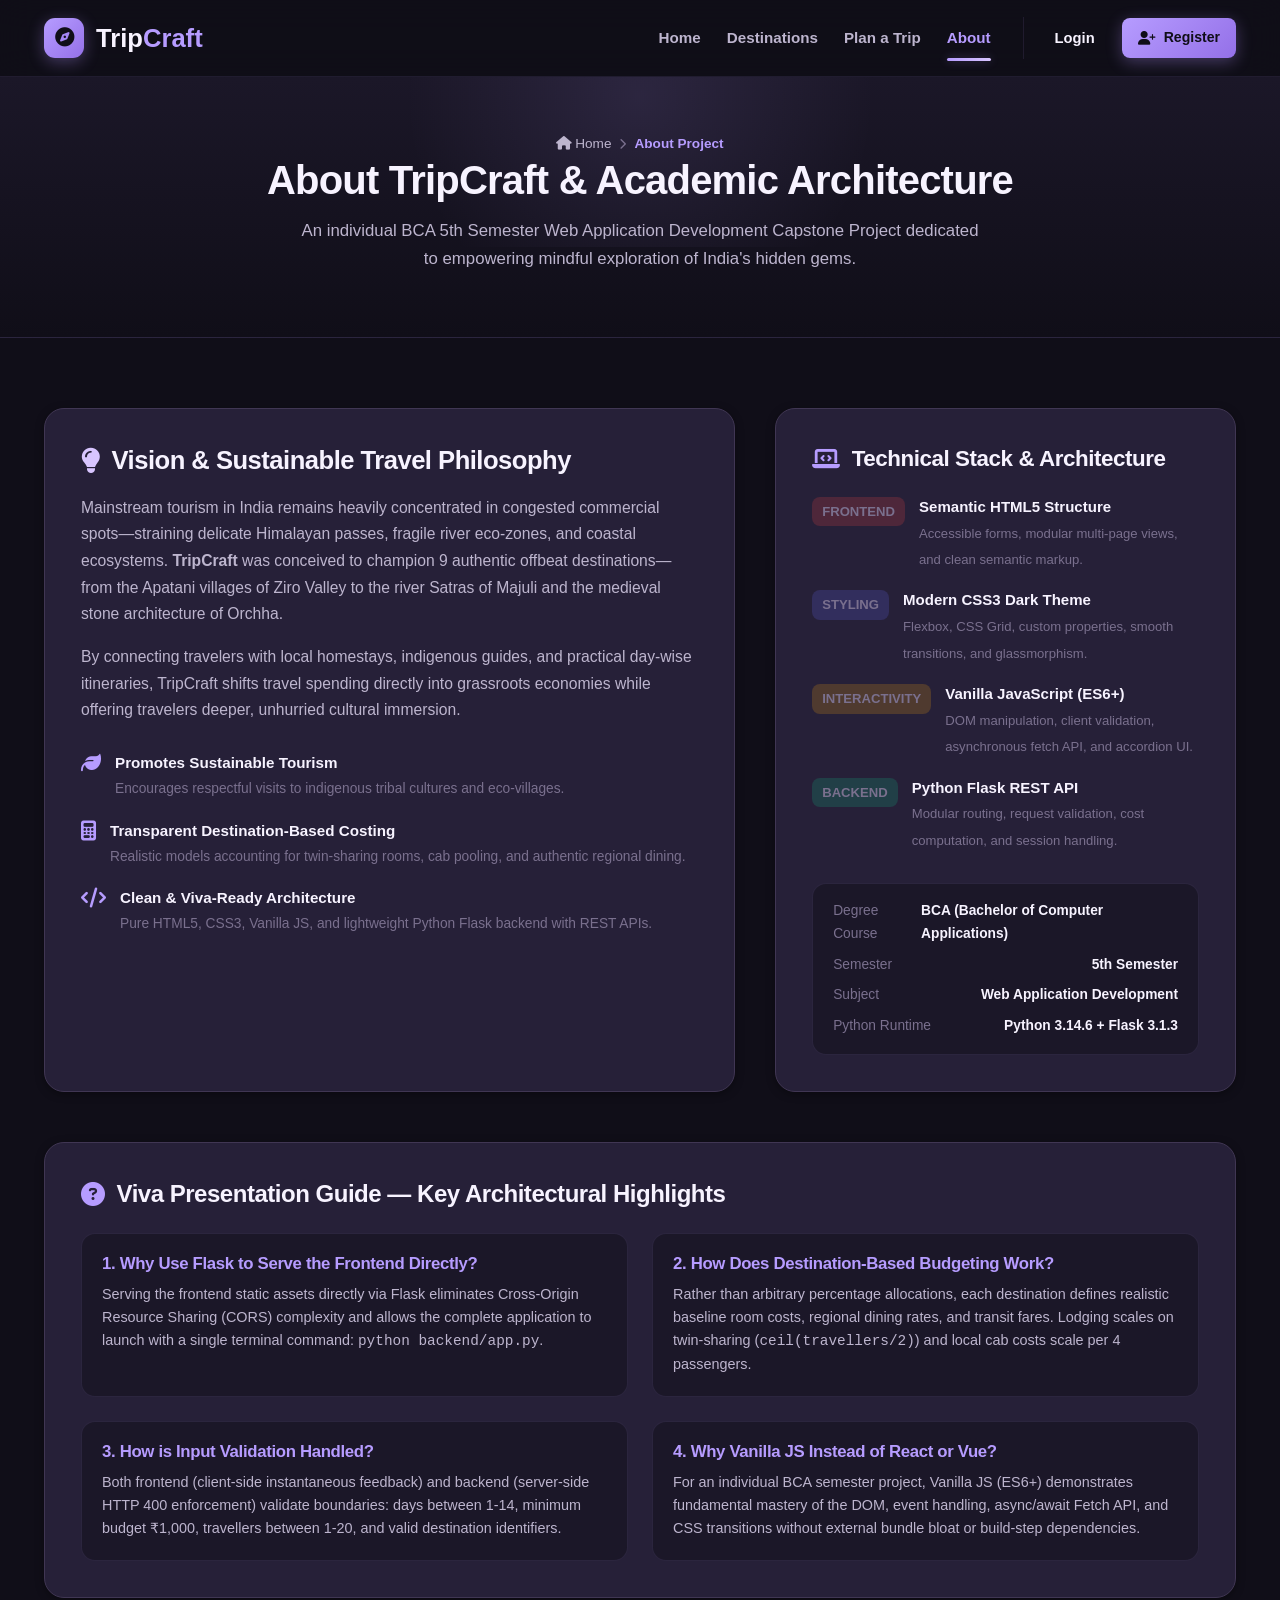
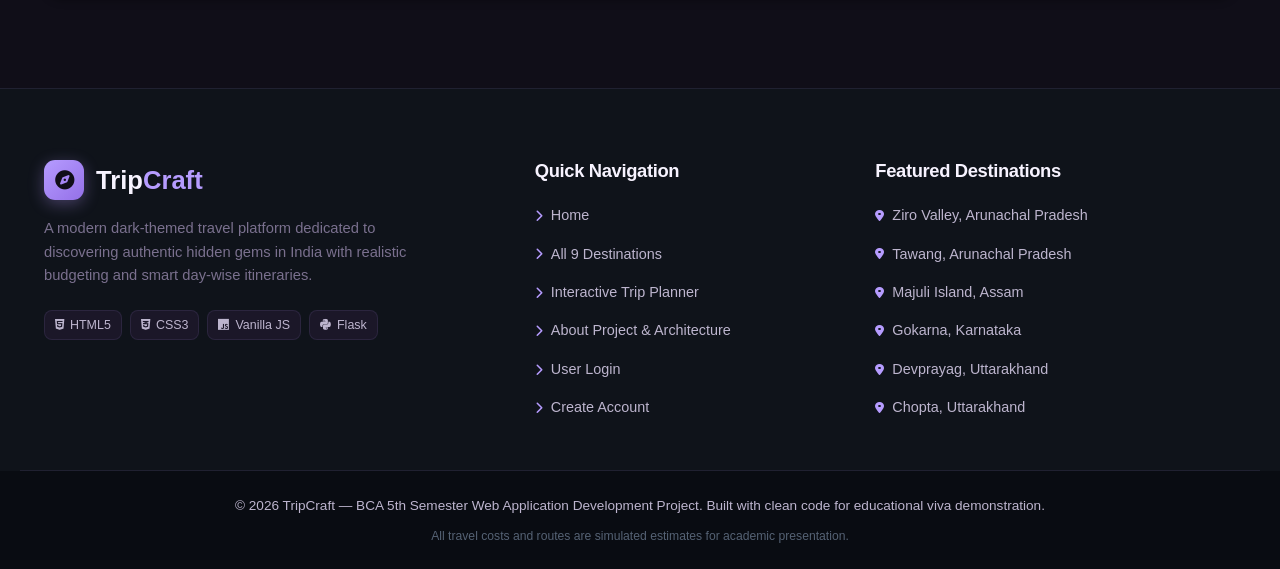
==== commit d9c2612d: "Update application branding from Fernweh to TripCraft" ====
--- a/about.html
+++ b/about.html
@@ -3,8 +3,8 @@
 <head>
     <meta charset="UTF-8">
     <meta name="viewport" content="width=device-width, initial-scale=1.0">
-    <title>About Fernweh — BCA Capstone & Architecture</title>
-    <meta name="description" content="About Fernweh: An individual BCA 5th Semester Web Application Development project designed for sustainable travel planning to offbeat destinations in India.">
+    <title>About TripCraft — BCA Capstone & Architecture</title>
+    <meta name="description" content="About TripCraft: An individual BCA 5th Semester Web Application Development project designed for sustainable travel planning to offbeat destinations in India.">
     
     <!-- Google Fonts -->
     <link rel="preconnect" href="https://fonts.googleapis.com">
@@ -59,7 +59,7 @@
                     <i class="fa-solid fa-chevron-right" style="font-size: 0.7rem;"></i>
                     <span class="current">About Project</span>
                 </div>
-                <h1 class="page-title">About Fernweh & Academic Architecture</h1>
+                <h1 class="page-title">About TripCraft & Academic Architecture</h1>
                 <p class="page-subtitle">
                     An individual BCA 5th Semester Web Application Development Capstone Project dedicated to empowering mindful exploration of India's hidden gems.
                 </p>
@@ -74,10 +74,10 @@
                     <div class="about-text-card">
                         <h3><i class="fa-solid fa-lightbulb"></i> Vision & Sustainable Travel Philosophy</h3>
                         <p>
-                            Mainstream tourism in India remains heavily concentrated in congested commercial spots—straining delicate Himalayan passes, fragile river eco-zones, and coastal ecosystems. <strong>Fernweh</strong> was conceived to champion 9 authentic offbeat destinations—from the Apatani villages of Ziro Valley to the river Satras of Majuli and the medieval stone architecture of Orchha.
+                            Mainstream tourism in India remains heavily concentrated in congested commercial spots—straining delicate Himalayan passes, fragile river eco-zones, and coastal ecosystems. <strong>TripCraft</strong> was conceived to champion 9 authentic offbeat destinations—from the Apatani villages of Ziro Valley to the river Satras of Majuli and the medieval stone architecture of Orchha.
                         </p>
                         <p>
-                            By connecting travelers with local homestays, indigenous guides, and practical day-wise itineraries, Fernweh shifts travel spending directly into grassroots economies while offering travelers deeper, unhurried cultural immersion.
+                            By connecting travelers with local homestays, indigenous guides, and practical day-wise itineraries, TripCraft shifts travel spending directly into grassroots economies while offering travelers deeper, unhurried cultural immersion.
                         </p>
                         <div class="about-key-points">
                             <div class="key-point">
@@ -245,7 +245,7 @@
 
         <div class="footer-bottom">
             <div class="container footer-bottom-content">
-                <p>© 2026 Fernweh — BCA 5th Semester Web Application Development Project. Built with clean code for educational viva demonstration.</p>
+                <p>© 2026 TripCraft — BCA 5th Semester Web Application Development Project. Built with clean code for educational viva demonstration.</p>
                 <p class="footer-disclaimer-text">All travel costs and routes are simulated estimates for academic presentation.</p>
             </div>
         </div>
--- a/style.css
+++ b/style.css
@@ -1,5 +1,5 @@
 /* ===================================================================
-   TripCraft — Premium Purple/Lavender Dark Theme Travel Platform
+   Fernweh — Premium Purple/Lavender Dark Theme Travel Platform
    CSS3 Stylesheet (Deep Black-Purple & Lavender UI/UX)
    =================================================================== */
 
@@ -553,7 +553,7 @@
     padding-bottom: 70px;
     display: flex;
     align-items: center;
-    background: url('../photo/kotor.jpg') center/cover no-repeat;
+    background: url('kotor.jpg') center/cover no-repeat;
     color: #ffffff;
 }
 
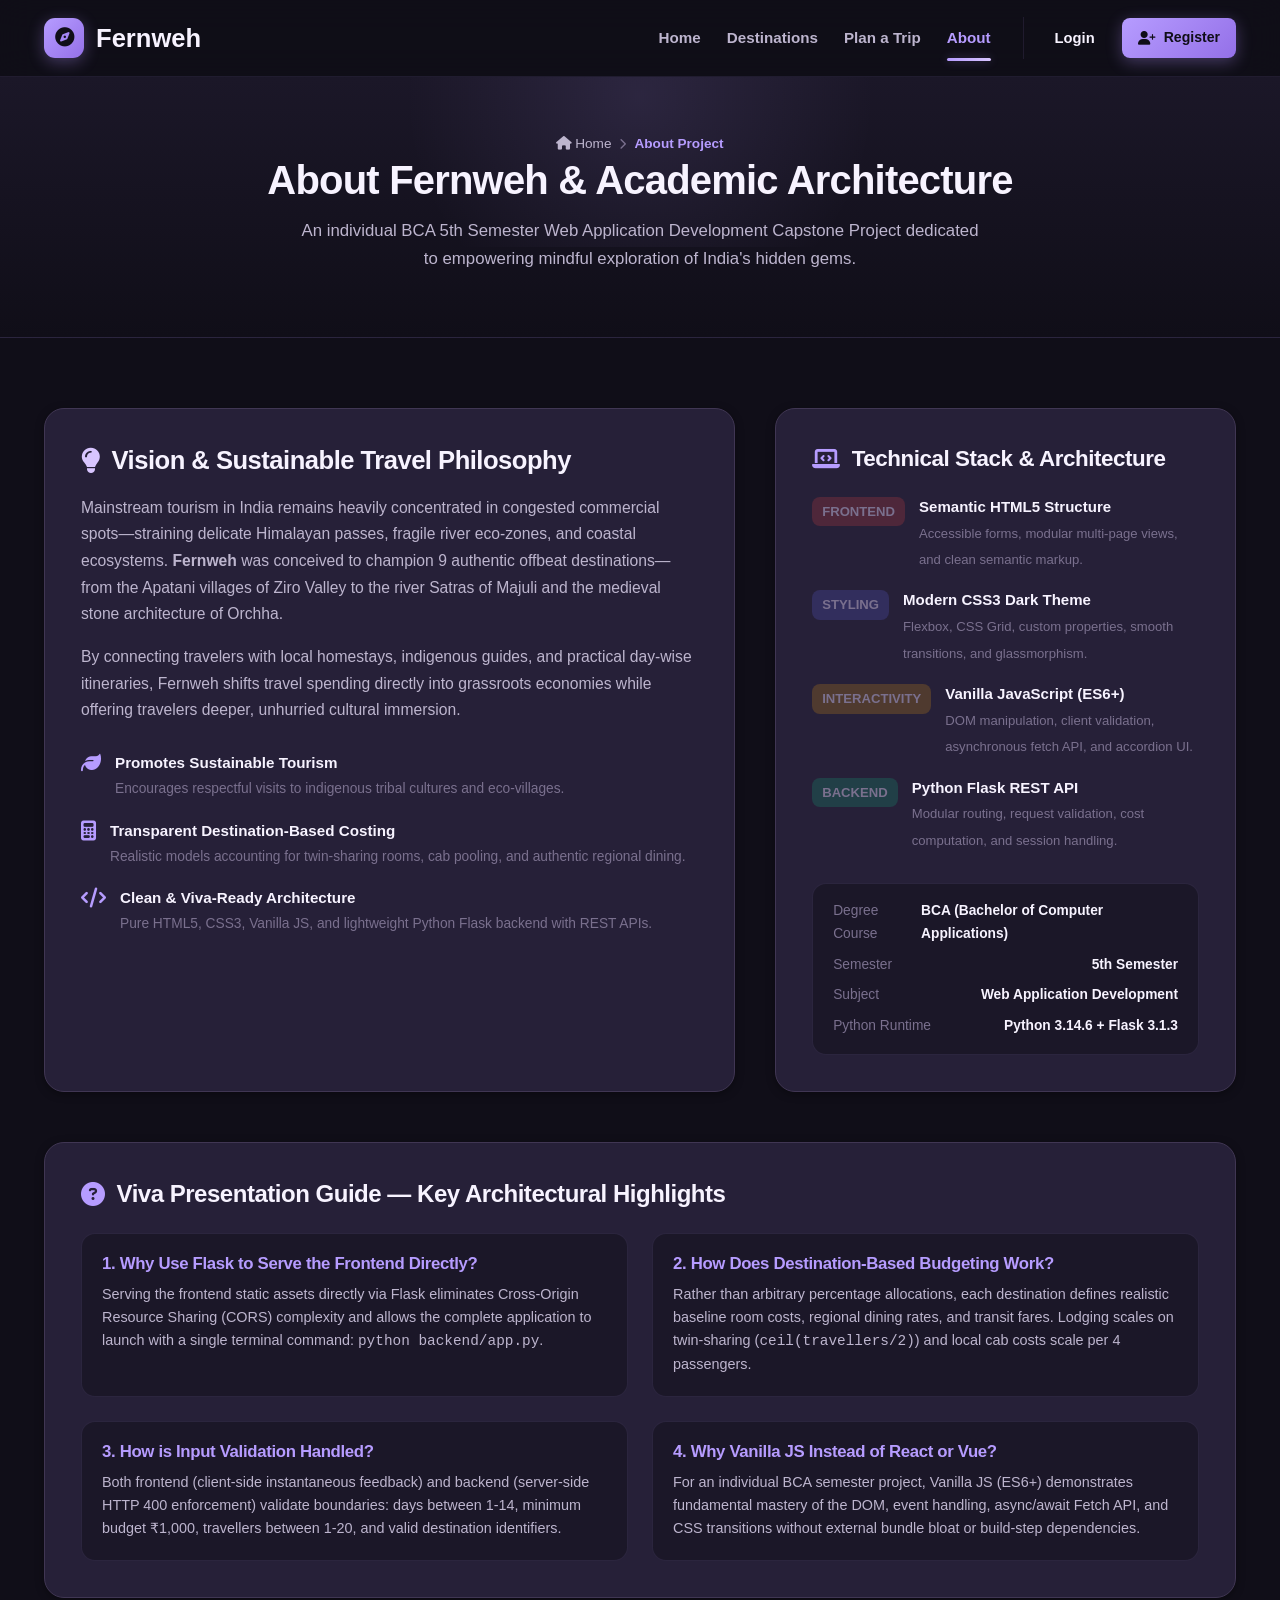
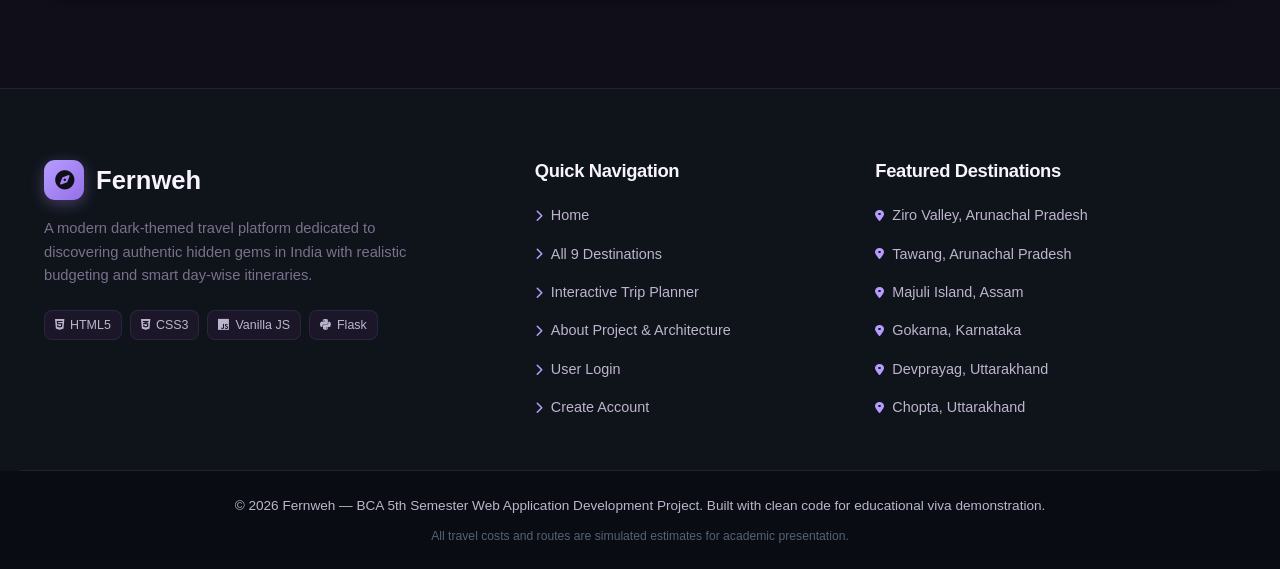
==== commit 3ae18cfa: "Restore Fernweh branding across website" ====
--- a/about.html
+++ b/about.html
@@ -3,8 +3,8 @@
 <head>
     <meta charset="UTF-8">
     <meta name="viewport" content="width=device-width, initial-scale=1.0">
-    <title>About TripCraft — BCA Capstone & Architecture</title>
-    <meta name="description" content="About TripCraft: An individual BCA 5th Semester Web Application Development project designed for sustainable travel planning to offbeat destinations in India.">
+    <title>About Fernweh — BCA Capstone & Architecture</title>
+    <meta name="description" content="About Fernweh: An individual BCA 5th Semester Web Application Development project designed for sustainable travel planning to offbeat destinations in India.">
     
     <!-- Google Fonts -->
     <link rel="preconnect" href="https://fonts.googleapis.com">
@@ -24,7 +24,7 @@
         <div class="container navbar-container">
             <a href="index.html" class="logo">
                 <span class="logo-icon"><i class="fa-solid fa-compass"></i></span>
-                <span class="logo-text">Trip<span>Craft</span></span>
+                <span class="logo-text">Fernweh</span>
             </a>
 
             <nav class="nav-menu" id="navMenu">
@@ -59,7 +59,7 @@
                     <i class="fa-solid fa-chevron-right" style="font-size: 0.7rem;"></i>
                     <span class="current">About Project</span>
                 </div>
-                <h1 class="page-title">About TripCraft & Academic Architecture</h1>
+                <h1 class="page-title">About Fernweh & Academic Architecture</h1>
                 <p class="page-subtitle">
                     An individual BCA 5th Semester Web Application Development Capstone Project dedicated to empowering mindful exploration of India's hidden gems.
                 </p>
@@ -74,10 +74,10 @@
                     <div class="about-text-card">
                         <h3><i class="fa-solid fa-lightbulb"></i> Vision & Sustainable Travel Philosophy</h3>
                         <p>
-                            Mainstream tourism in India remains heavily concentrated in congested commercial spots—straining delicate Himalayan passes, fragile river eco-zones, and coastal ecosystems. <strong>TripCraft</strong> was conceived to champion 9 authentic offbeat destinations—from the Apatani villages of Ziro Valley to the river Satras of Majuli and the medieval stone architecture of Orchha.
+                            Mainstream tourism in India remains heavily concentrated in congested commercial spots—straining delicate Himalayan passes, fragile river eco-zones, and coastal ecosystems. <strong>Fernweh</strong> was conceived to champion 9 authentic offbeat destinations—from the Apatani villages of Ziro Valley to the river Satras of Majuli and the medieval stone architecture of Orchha.
                         </p>
                         <p>
-                            By connecting travelers with local homestays, indigenous guides, and practical day-wise itineraries, TripCraft shifts travel spending directly into grassroots economies while offering travelers deeper, unhurried cultural immersion.
+                            By connecting travelers with local homestays, indigenous guides, and practical day-wise itineraries, Fernweh shifts travel spending directly into grassroots economies while offering travelers deeper, unhurried cultural immersion.
                         </p>
                         <div class="about-key-points">
                             <div class="key-point">
@@ -205,7 +205,7 @@
             <div class="footer-col brand-col">
                 <a href="index.html" class="logo footer-logo">
                     <span class="logo-icon"><i class="fa-solid fa-compass"></i></span>
-                    <span class="logo-text">Trip<span>Craft</span></span>
+                    <span class="logo-text">Fernweh</span>
                 </a>
                 <p class="footer-desc">
                     A modern dark-themed travel platform dedicated to discovering authentic hidden gems in India with realistic budgeting and smart day-wise itineraries.
@@ -245,7 +245,7 @@
 
         <div class="footer-bottom">
             <div class="container footer-bottom-content">
-                <p>© 2026 TripCraft — BCA 5th Semester Web Application Development Project. Built with clean code for educational viva demonstration.</p>
+                <p>© 2026 Fernweh — BCA 5th Semester Web Application Development Project. Built with clean code for educational viva demonstration.</p>
                 <p class="footer-disclaimer-text">All travel costs and routes are simulated estimates for academic presentation.</p>
             </div>
         </div>
